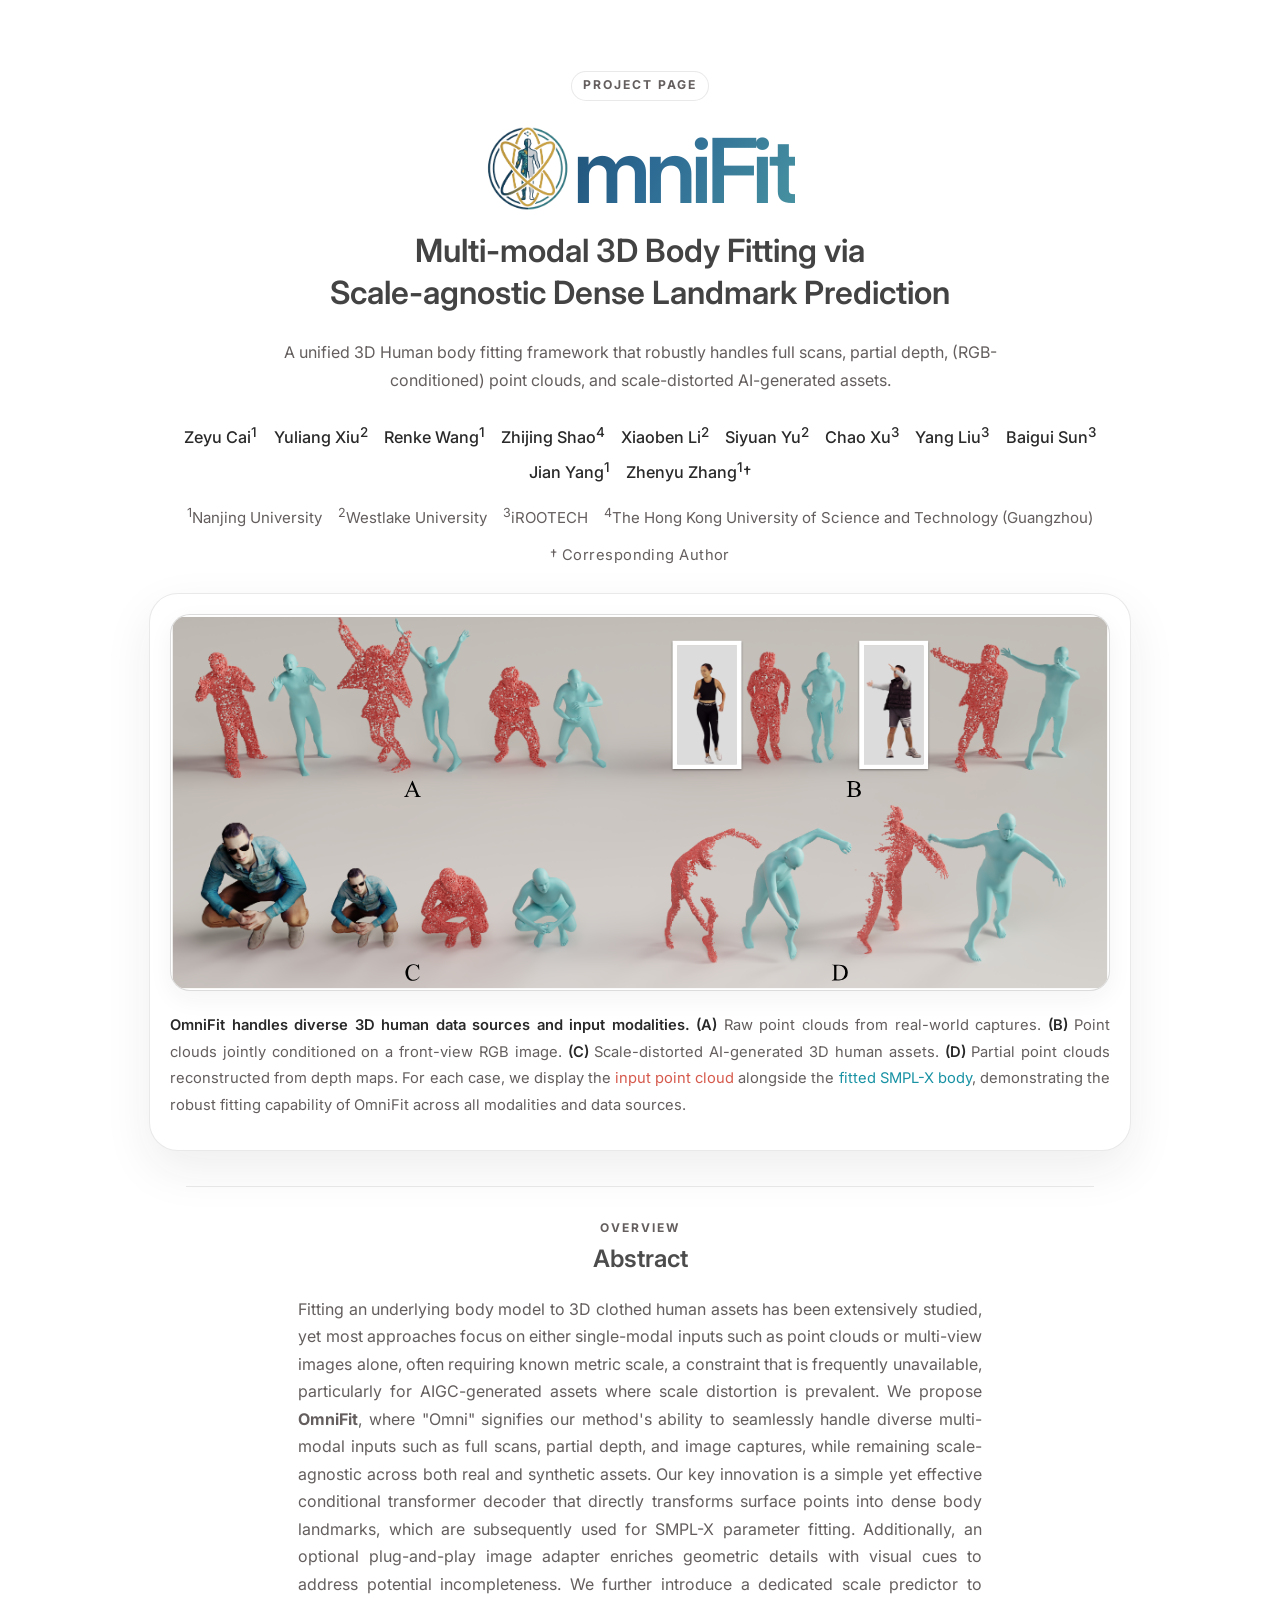
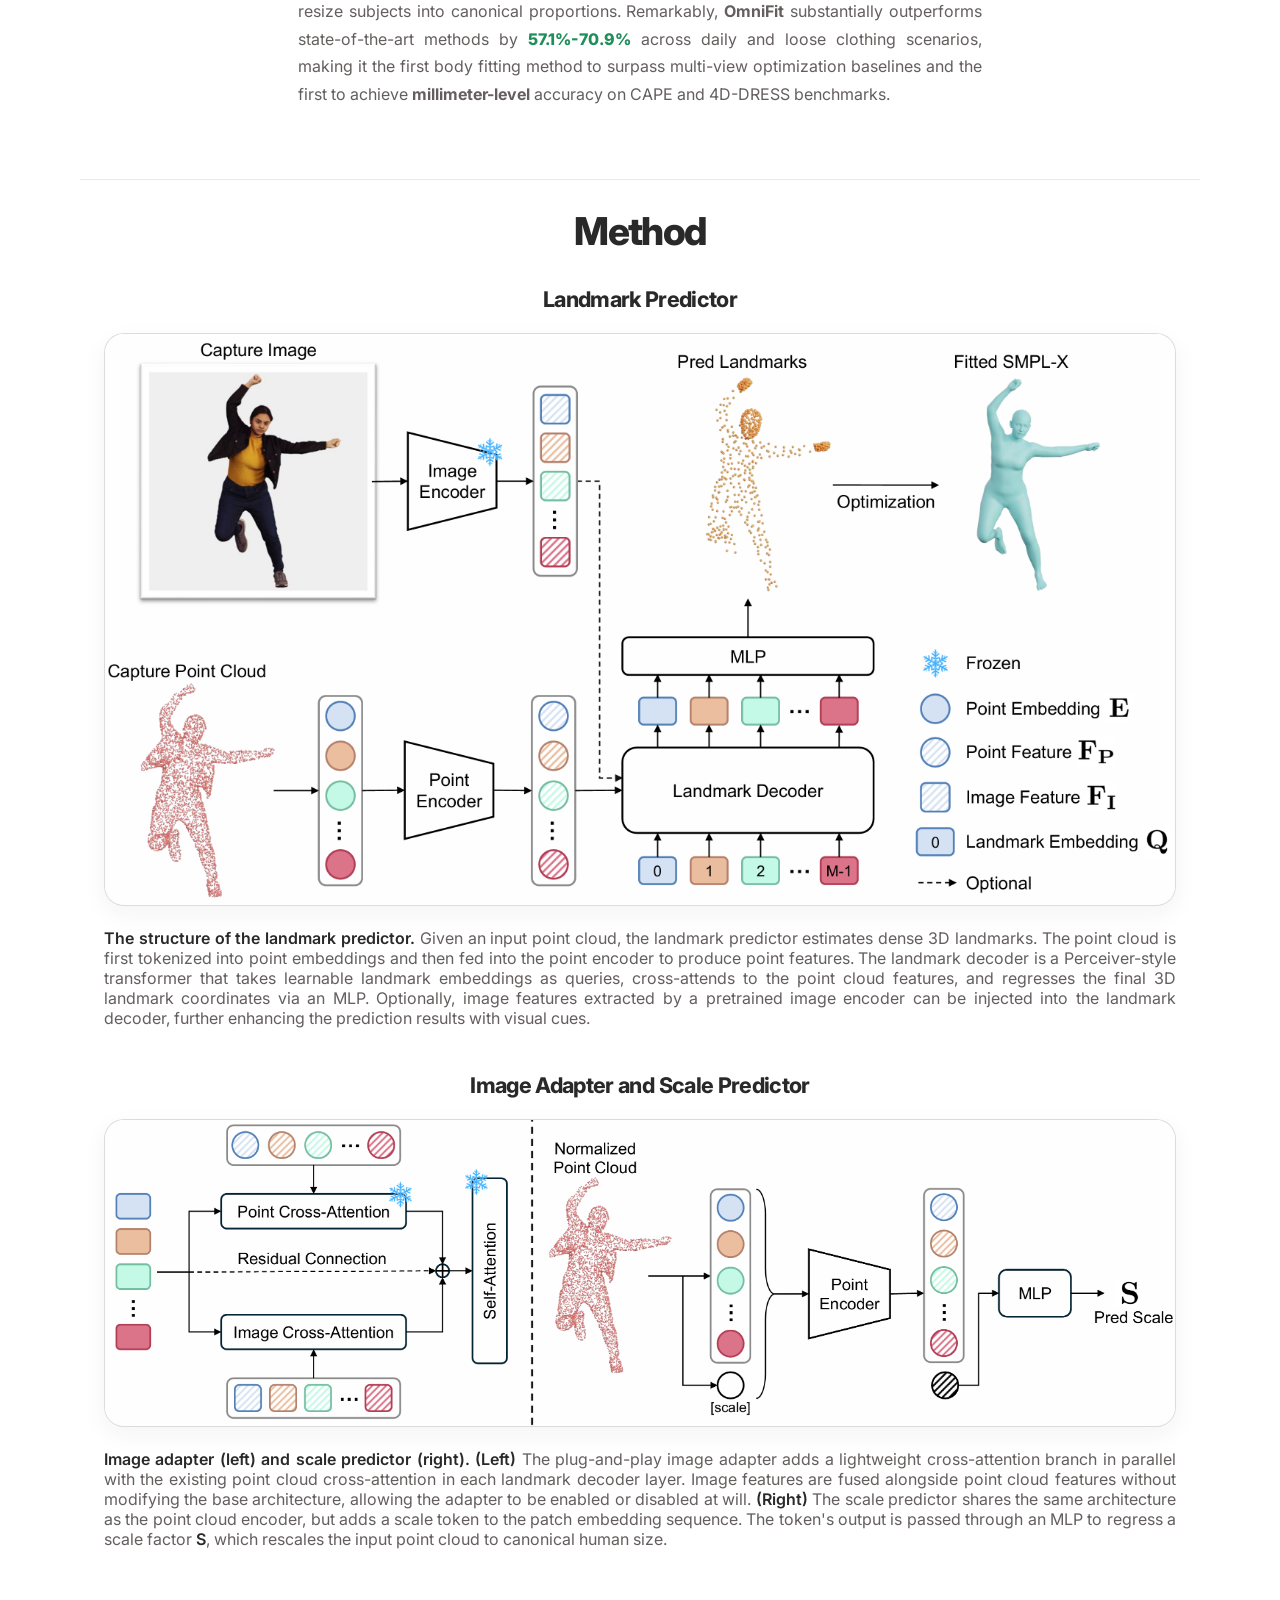
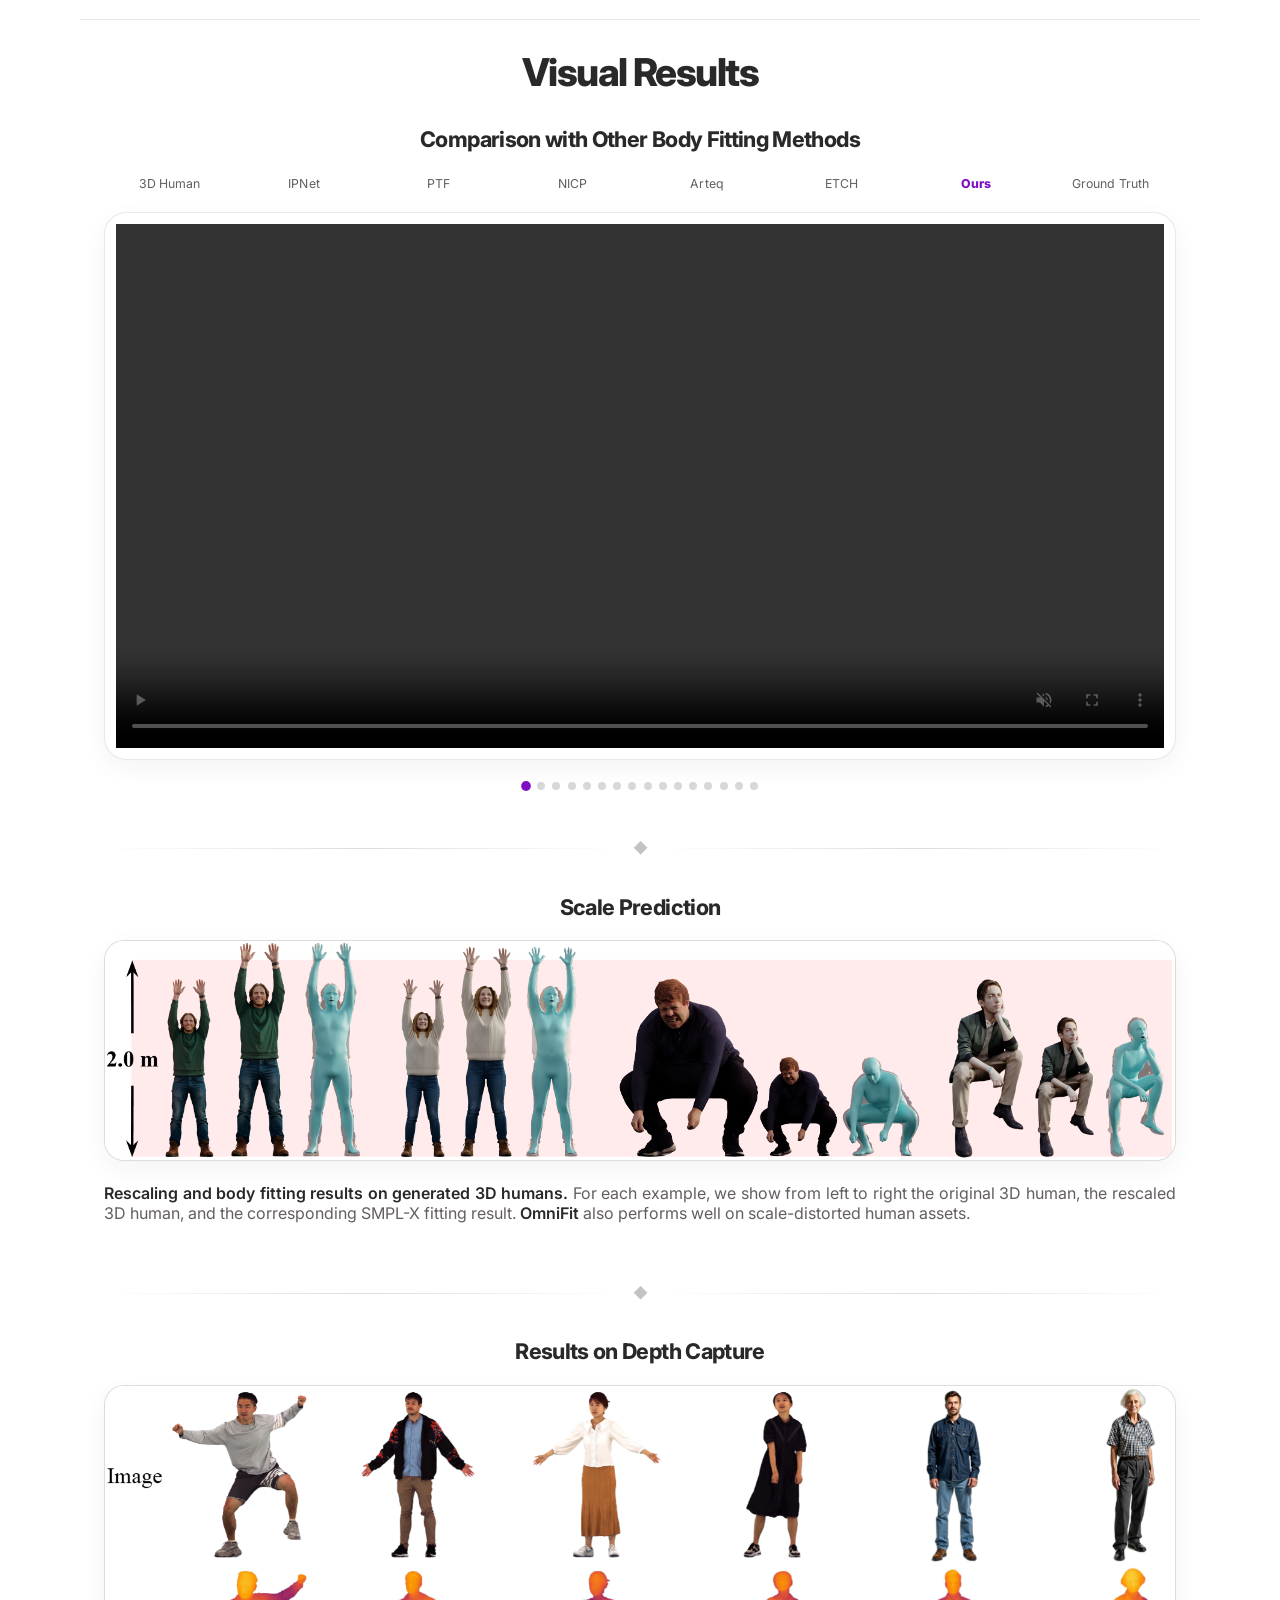
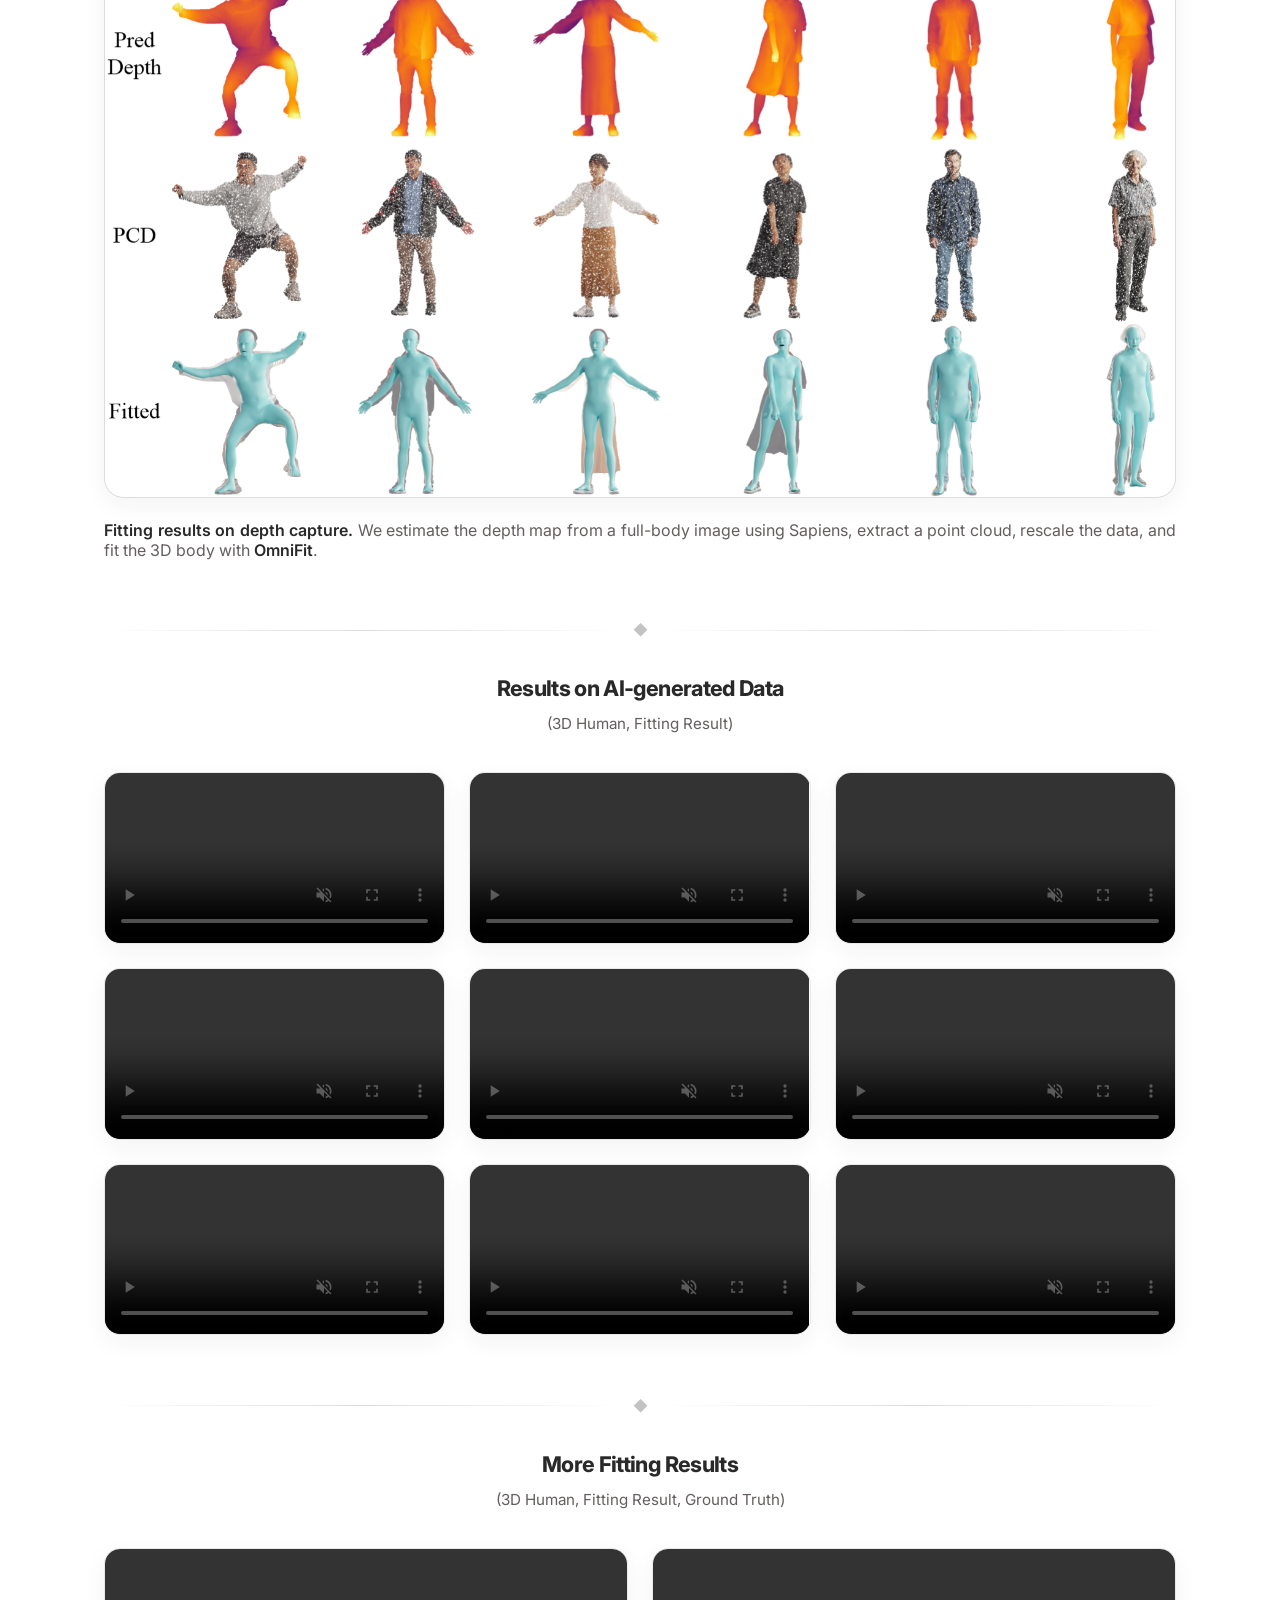
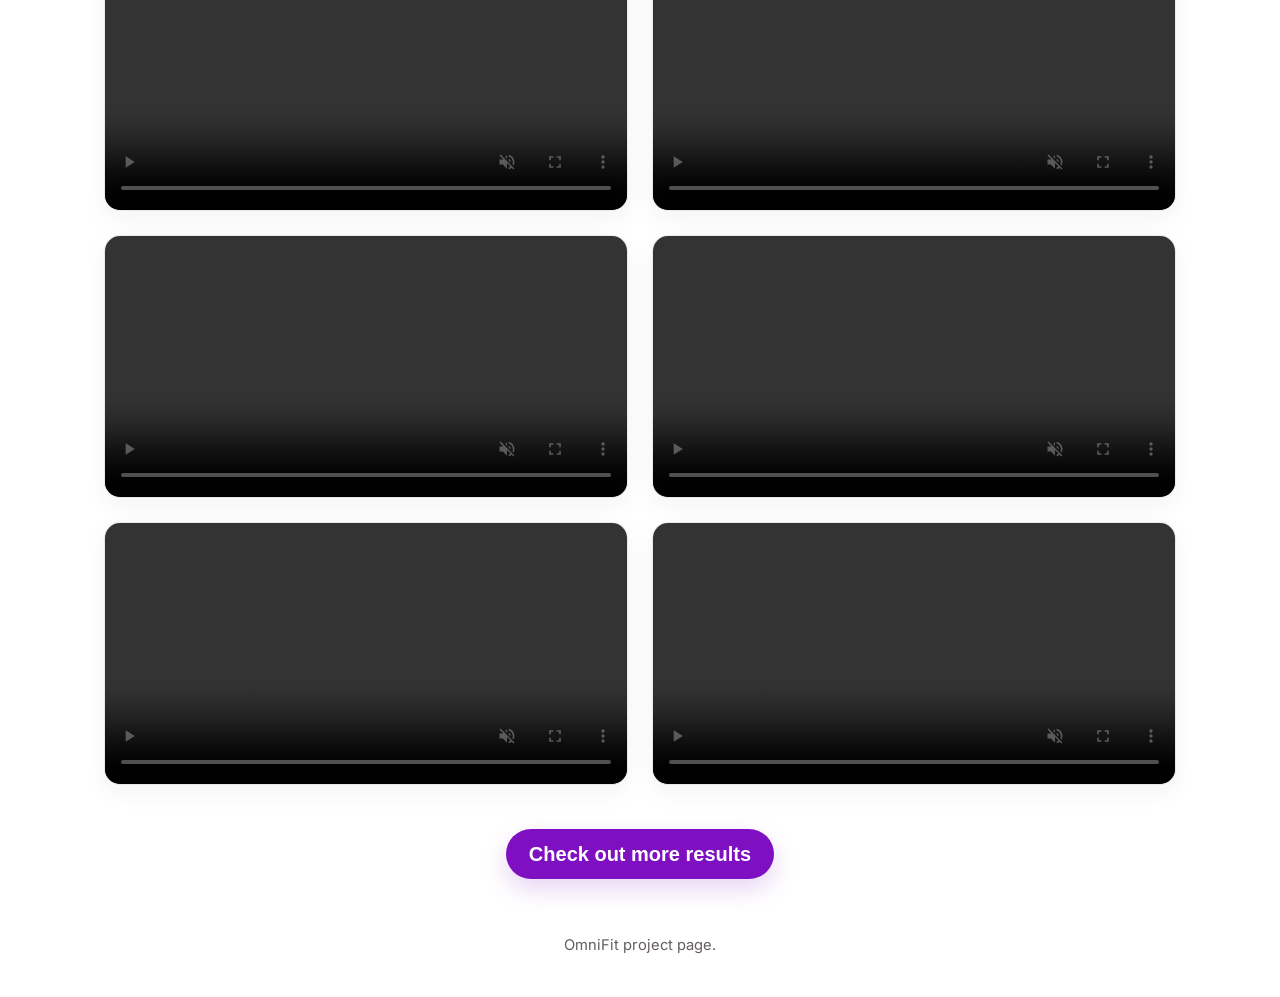
==== OmniFit/index.html @ c9dba4e3 "add omnifit v1" ====
<!DOCTYPE html>
<html lang="en">

<head>
  <meta charset="utf-8">
  <meta name="viewport" content="width=device-width, initial-scale=1">
  <meta
    name="description"
    content="OmniFit is a multi-modal 3D body fitting framework for scale-agnostic dense landmark prediction across diverse human data sources."
  >
  <title>OmniFit | Multi-modal 3D Body Fitting</title>
  <link rel="icon" type="image/x-icon" href="static/images/favicon.ico">
  <link rel="preconnect" href="https://fonts.googleapis.com">
  <link rel="preconnect" href="https://fonts.gstatic.com" crossorigin>
  <link
    href="https://fonts.googleapis.com/css2?family=Inter:wght@400;500;600;700;800&display=swap"
    rel="stylesheet"
  >
  <link rel="stylesheet" href="static/css/google_fonts.css">
  <link rel="stylesheet" href="static/css/bulma.min.css">
  <link rel="stylesheet" href="static/css/bulma-carousel.min.css">
  <link rel="stylesheet" href="static/css/bulma-slider.min.css">
  <link rel="stylesheet" href="static/css/fontawesome.all.min.css">
  <link rel="stylesheet" href="static/css/index.css">
  <script defer src="static/js/fontawesome.all.min.js"></script>
  <script src="static/js/bulma-carousel.min.js"></script>
  <script src="static/js/bulma-slider.min.js"></script>
  <script src="static/js/index.js"></script>
</head>

<body>
  <section class="hero hero-landing">
    <div class="hero-body">
      <div class="container is-max-desktop">
        <div class="columns is-centered">
          <div class="column has-text-centered">
            <p class="hero-kicker">Project Page</p>
            <h1 class="title is-2 publication-title hero-title">
              <span class="hero-brand">
                <span class="hero-brand-o-wrap">
                  <img class="hero-brand-o-image" src="static/images/OmniFit-Logo.png" alt="O logo">
                </span>mniFit
              </span><br>
              <span class="hero-subtitle">Multi-modal 3D Body Fitting via<br>Scale-agnostic Dense Landmark Prediction</span>
            </h1>
            <p class="hero-summary">
              A unified 3D Human body fitting framework that robustly handles full scans, partial depth, (RGB-conditioned) point clouds,
              and scale-distorted AI-generated assets.
            </p>

            <div class="publication-authors hero-authors">
              <span class="author-block"><a href="https://zcai0612.github.io/">Zeyu Cai<sup>1</sup></a></span>
              <span class="author-block"><a href="https://xiuyuliang.cn/">Yuliang Xiu<sup>2</sup></a></span>
              <span class="author-block"><a href="https://scholar.google.com/citations?user=BZG8NcEAAAAJ&amp;hl=en">Renke Wang<sup>1</sup></a></span>
              <span class="author-block"><a href="https://initialneil.github.io/">Zhijing Shao<sup>4</sup></a></span>
              <span class="author-block"><a href="https://xiaobenli00.github.io/publications/">Xiaoben Li<sup>2</sup></a></span>
              <span class="author-block"><a href="https://ysysimon.com/">Siyuan Yu<sup>2</sup></a></span>
              <span class="author-block"><a href="https://scholar.google.cz/citations?user=zlq2S_0AAAAJ&amp;hl=zh-CN&amp;oi=sra">Chao Xu<sup>3</sup></a></span>
              <span class="author-block"><a href="https://scholar.google.cz/citations?user=t1emSE0AAAAJ&amp;hl=zh-CN&amp;oi=sra">Yang Liu<sup>3</sup></a></span>
              <span class="author-block"><a href="https://scholar.google.cz/citations?user=ZNhTHywAAAAJ&amp;hl=zh-CN">Baigui Sun<sup>3</sup></a></span>
              <span class="author-block"><a href="https://scholar.google.cz/citations?hl=zh-CN&amp;user=6CIDtZQAAAAJ">Jian Yang<sup>1</sup></a></span>
              <span class="author-block"><a href="https://jessezhang92.github.io/">Zhenyu Zhang<sup>1</sup>&dagger;</a></span>
            </div>

            <div class="affiliation-list">
              <span><sup>1</sup>Nanjing University</span>
              <span><sup>2</sup>Westlake University</span>
              <span><sup>3</sup>iROOTECH</span>
              <span><sup>4</sup>The Hong Kong University of Science and Technology (Guangzhou)</span>
            </div>

            <p class="correspondence-line">&dagger; Corresponding Author</p>
          </div>
        </div>
      </div>
    </div>
  </section>

  <section class="hero teaser">
    <div class="container is-max-desktop">
      <div class="hero-body section-frame">
        <div class="figure-card">
          <img src="static/images/OmniFit_teaser_wide.svg" alt="Project teaser image" width="100%">
        </div>

        <h2 class="subtitle has-text-justified is-6">
          <p>
            <strong>OmniFit handles diverse 3D human data sources and input modalities.</strong>
            <strong>(A)</strong> Raw point clouds from real-world captures.
            <strong>(B)</strong> Point clouds jointly conditioned on a front-view RGB image.
            <strong>(C)</strong> Scale-distorted AI-generated 3D human assets.
            <strong>(D)</strong> Partial point clouds reconstructed from depth maps.
            For each case, we display the <span class="input-highlight">input point cloud</span> alongside the
            <span class="fit-highlight">fitted SMPL-X body</span>, demonstrating the robust fitting capability of
            OmniFit across all modalities and data sources.
          </p>
        </h2>
      </div>
    </div>
  </section>

  <section class="section hero is-light section-surface" id="abstract-section">
    <div class="container is-max-desktop">
      <div class="columns is-centered has-text-centered">
        <div class="column is-four-fifths">
          <div class="content-card">
            <p class="section-label">Overview</p>
            <h2 class="title is-4">Abstract</h2>
            <div class="content has-text-justified">
              <p>
                Fitting an underlying body model to 3D clothed human assets has been extensively studied, yet most
                approaches focus on either single-modal inputs such as point clouds or multi-view images alone, often
                requiring known metric scale, a constraint that is frequently unavailable, particularly for AIGC-generated
                assets where scale distortion is prevalent. We propose <strong>OmniFit</strong>, where "Omni" signifies our
                method's ability to seamlessly handle diverse multi-modal inputs such as full scans, partial depth, and image
                captures, while remaining scale-agnostic across both real and synthetic assets. Our key innovation is a simple
                yet effective conditional transformer decoder that directly transforms surface points into dense body landmarks,
                which are subsequently used for SMPL-X parameter fitting. Additionally, an optional plug-and-play image adapter
                enriches geometric details with visual cues to address potential incompleteness. We further introduce a dedicated
                scale predictor to resize subjects into canonical proportions. Remarkably, <strong>OmniFit</strong> substantially
                outperforms state-of-the-art methods by <span class="result-highlight">57.1%-70.9%</span> across daily and loose
                clothing scenarios, making it the first body fitting method to surpass multi-view optimization baselines and the
                first to achieve <strong>millimeter-level</strong> accuracy on CAPE and 4D-DRESS benchmarks.
              </p>
            </div>
          </div>
        </div>
      </div>
    </div>
  </section>

  <section class="section section-surface">
    <div class="container is-max-desktop">
      <h2 class="title is-3 has-text-centered">Method</h2>

      <h3 class="title is-4 has-text-centered section-subtitle">Landmark Predictor</h3>
      <div class="columns is-centered">
        <div class="column">
          <div class="figure-card">
            <img src="static/images/landmark_predictor.png" alt="Landmark predictor" width="100%">
          </div>

          <h3 class="subtitle has-text-justified is-6">
            <p>
              <strong>The structure of the landmark predictor.</strong> Given an input point cloud, the landmark predictor
              estimates dense 3D landmarks. The point cloud is first tokenized into point embeddings and then fed into the
              point encoder to produce point features. The landmark decoder is a Perceiver-style transformer that takes
              learnable landmark embeddings as queries, cross-attends to the point cloud features, and regresses the final
              3D landmark coordinates via an MLP. Optionally, image features extracted by a pretrained image encoder can be
              injected into the landmark decoder, further enhancing the prediction results with visual cues.
            </p>
          </h3>
        </div>
      </div>

      <h3 class="title is-4 has-text-centered section-subtitle">Image Adapter and Scale Predictor</h3>
      <div class="columns is-centered">
        <div class="column">
          <div class="figure-card">
            <img src="static/images/adapter_scale.png" alt="Image adapter and scale predictor" width="100%">
          </div>

          <h3 class="subtitle has-text-justified is-6">
            <p>
              <strong>Image adapter (left) and scale predictor (right).</strong>
              <strong>(Left)</strong> The plug-and-play image adapter adds a lightweight cross-attention branch in parallel
              with the existing point cloud cross-attention in each landmark decoder layer. Image features are fused alongside
              point cloud features without modifying the base architecture, allowing the adapter to be enabled or disabled at
              will. <strong>(Right)</strong> The scale predictor shares the same architecture as the point cloud encoder, but
              adds a scale token to the patch embedding sequence. The token's output is passed through an MLP to regress a scale
              factor <strong>S</strong>, which rescales the input point cloud to canonical human size.
            </p>
          </h3>
        </div>
      </div>
    </div>
  </section>

  <section class="section section-surface" id="results-section">
    <div class="container is-max-desktop">
      <h2 class="title is-3 has-text-centered">Visual Results</h2>

      <h3 class="title is-4 has-text-centered section-subtitle">Comparison with Other Body Fitting Methods</h3>
      <div class="comparison-labels">
        <div>3D Human</div>
        <div>IPNet</div>
        <div>PTF</div>
        <div>NICP</div>
        <div>Arteq</div>
        <div>ETCH</div>
        <div class="comparison-ours">Ours</div>
        <div>Ground Truth</div>
      </div>

      <div id="comparison-carousel" class="vc-wrapper">
        <button class="vc-arrow prev" onclick="changeSlide('comparison-carousel', -1)"><i class="fas fa-chevron-left"></i></button>
        <div class="video-slides">
          <div class="video-slide"><video autoplay muted loop playsinline controls width="100%"><source src="static/videos/comparison/01.mp4" type="video/mp4"></video></div>
          <div class="video-slide" style="display:none;"><video muted loop playsinline controls width="100%"><source src="static/videos/comparison/02.mp4" type="video/mp4"></video></div>
          <div class="video-slide" style="display:none;"><video muted loop playsinline controls width="100%"><source src="static/videos/comparison/03.mp4" type="video/mp4"></video></div>
          <div class="video-slide" style="display:none;"><video muted loop playsinline controls width="100%"><source src="static/videos/comparison/04.mp4" type="video/mp4"></video></div>
          <div class="video-slide" style="display:none;"><video muted loop playsinline controls width="100%"><source src="static/videos/comparison/05.mp4" type="video/mp4"></video></div>
          <div class="video-slide" style="display:none;"><video muted loop playsinline controls width="100%"><source src="static/videos/comparison/06.mp4" type="video/mp4"></video></div>
          <div class="video-slide" style="display:none;"><video muted loop playsinline controls width="100%"><source src="static/videos/comparison/07.mp4" type="video/mp4"></video></div>
          <div class="video-slide" style="display:none;"><video muted loop playsinline controls width="100%"><source src="static/videos/comparison/08.mp4" type="video/mp4"></video></div>
          <div class="video-slide" style="display:none;"><video muted loop playsinline controls width="100%"><source src="static/videos/comparison/09.mp4" type="video/mp4"></video></div>
          <div class="video-slide" style="display:none;"><video muted loop playsinline controls width="100%"><source src="static/videos/comparison/10.mp4" type="video/mp4"></video></div>
          <div class="video-slide" style="display:none;"><video muted loop playsinline controls width="100%"><source src="static/videos/comparison/11.mp4" type="video/mp4"></video></div>
          <div class="video-slide" style="display:none;"><video muted loop playsinline controls width="100%"><source src="static/videos/comparison/12.mp4" type="video/mp4"></video></div>
          <div class="video-slide" style="display:none;"><video muted loop playsinline controls width="100%"><source src="static/videos/comparison/13.mp4" type="video/mp4"></video></div>
          <div class="video-slide" style="display:none;"><video muted loop playsinline controls width="100%"><source src="static/videos/comparison/14.mp4" type="video/mp4"></video></div>
          <div class="video-slide" style="display:none;"><video muted loop playsinline controls width="100%"><source src="static/videos/comparison/15.mp4" type="video/mp4"></video></div>
          <div class="video-slide" style="display:none;"><video muted loop playsinline controls width="100%"><source src="static/videos/comparison/16.mp4" type="video/mp4"></video></div>
        </div>
        <button class="vc-arrow next" onclick="changeSlide('comparison-carousel', 1)"><i class="fas fa-chevron-right"></i></button>
      </div>
      <div id="comparison-carousel-dots" class="vc-dots">
        <button class="vc-dot active" onclick="goToSlide('comparison-carousel', 0)"></button>
        <button class="vc-dot" onclick="goToSlide('comparison-carousel', 1)"></button>
        <button class="vc-dot" onclick="goToSlide('comparison-carousel', 2)"></button>
        <button class="vc-dot" onclick="goToSlide('comparison-carousel', 3)"></button>
        <button class="vc-dot" onclick="goToSlide('comparison-carousel', 4)"></button>
        <button class="vc-dot" onclick="goToSlide('comparison-carousel', 5)"></button>
        <button class="vc-dot" onclick="goToSlide('comparison-carousel', 6)"></button>
        <button class="vc-dot" onclick="goToSlide('comparison-carousel', 7)"></button>
        <button class="vc-dot" onclick="goToSlide('comparison-carousel', 8)"></button>
        <button class="vc-dot" onclick="goToSlide('comparison-carousel', 9)"></button>
        <button class="vc-dot" onclick="goToSlide('comparison-carousel', 10)"></button>
        <button class="vc-dot" onclick="goToSlide('comparison-carousel', 11)"></button>
        <button class="vc-dot" onclick="goToSlide('comparison-carousel', 12)"></button>
        <button class="vc-dot" onclick="goToSlide('comparison-carousel', 13)"></button>
        <button class="vc-dot" onclick="goToSlide('comparison-carousel', 14)"></button>
        <button class="vc-dot" onclick="goToSlide('comparison-carousel', 15)"></button>
      </div>

      <div class="section-divider">
        <div class="section-divider-line"></div>
        <span class="section-divider-icon">&#9670;</span>
        <div class="section-divider-line"></div>
      </div>

      <h3 class="title is-4 has-text-centered section-subtitle">Scale Prediction</h3>
      <div class="columns is-centered">
        <div class="column">
          <div class="figure-card">
            <img src="static/images/scale_pred_res.png" alt="Scale prediction results" width="100%">
          </div>

          <h3 class="subtitle has-text-justified is-6">
            <p>
              <strong>Rescaling and body fitting results on generated 3D humans.</strong>
              For each example, we show from left to right the original 3D human, the rescaled 3D human, and the
              corresponding SMPL-X fitting result. <strong>OmniFit</strong> also performs well on scale-distorted human assets.
            </p>
          </h3>
        </div>
      </div>

      <div class="section-divider">
        <div class="section-divider-line"></div>
        <span class="section-divider-icon">&#9670;</span>
        <div class="section-divider-line"></div>
      </div>

      <h3 class="title is-4 has-text-centered section-subtitle">Results on Depth Capture</h3>
      <div class="columns is-centered">
        <div class="column">
          <div class="figure-card">
            <img src="static/images/depth_capture.png" alt="Results on depth capture" width="100%">
          </div>

          <h3 class="subtitle has-text-justified is-6">
            <p>
              <strong>Fitting results on depth capture.</strong>
              We estimate the depth map from a full-body image using Sapiens, extract a point cloud, rescale the data,
              and fit the 3D body with <strong>OmniFit</strong>.
            </p>
          </h3>
        </div>
      </div>

      <div class="section-divider">
        <div class="section-divider-line"></div>
        <span class="section-divider-icon">&#9670;</span>
        <div class="section-divider-line"></div>
      </div>

      <h3 class="title is-4 has-text-centered section-subtitle">Results on AI-generated Data</h3>
      <h4 class="subtitle has-text-centered is-6">
        <p>(3D Human, Fitting Result)</p>
      </h4>

      <div class="columns is-multiline">
        <div class="column is-one-third"><video autoplay controls muted loop preload="metadata" width="100%"><source src="static/videos/aigc/02.mp4" type="video/mp4"></video></div>
        <div class="column is-one-third"><video autoplay controls muted loop preload="metadata" width="100%"><source src="static/videos/aigc/04.mp4" type="video/mp4"></video></div>
        <div class="column is-one-third"><video autoplay controls muted loop preload="metadata" width="100%"><source src="static/videos/aigc/05.mp4" type="video/mp4"></video></div>
        <div class="column is-one-third"><video autoplay controls muted loop preload="metadata" width="100%"><source src="static/videos/aigc/06.mp4" type="video/mp4"></video></div>
        <div class="column is-one-third"><video autoplay controls muted loop preload="metadata" width="100%"><source src="static/videos/aigc/07.mp4" type="video/mp4"></video></div>
        <div class="column is-one-third"><video autoplay controls muted loop preload="metadata" width="100%"><source src="static/videos/aigc/08.mp4" type="video/mp4"></video></div>
        <div class="column is-one-third"><video autoplay controls muted loop preload="metadata" width="100%"><source src="static/videos/aigc/09.mp4" type="video/mp4"></video></div>
        <div class="column is-one-third"><video autoplay controls muted loop preload="metadata" width="100%"><source src="static/videos/aigc/10.mp4" type="video/mp4"></video></div>
        <div class="column is-one-third"><video autoplay controls muted loop preload="metadata" width="100%"><source src="static/videos/aigc/11.mp4" type="video/mp4"></video></div>
      </div>

      <div class="section-divider">
        <div class="section-divider-line"></div>
        <span class="section-divider-icon">&#9670;</span>
        <div class="section-divider-line"></div>
      </div>

      <h3 class="title is-4 has-text-centered section-subtitle">More Fitting Results</h3>
      <h4 class="subtitle has-text-centered is-6">
        <p>(3D Human, Fitting Result, Ground Truth)</p>
      </h4>

      <div class="columns is-multiline">
        <div class="column is-half"><video autoplay controls muted loop preload="metadata" width="100%"><source src="static/videos/more_results/01.mp4" type="video/mp4"></video></div>
        <div class="column is-half"><video autoplay controls muted loop preload="metadata" width="100%"><source src="static/videos/more_results/02.mp4" type="video/mp4"></video></div>
        <div class="column is-half"><video autoplay controls muted loop preload="metadata" width="100%"><source src="static/videos/more_results/03.mp4" type="video/mp4"></video></div>
        <div class="column is-half"><video autoplay controls muted loop preload="metadata" width="100%"><source src="static/videos/more_results/04.mp4" type="video/mp4"></video></div>
        <div class="column is-half"><video autoplay controls muted loop preload="metadata" width="100%"><source src="static/videos/more_results/05.mp4" type="video/mp4"></video></div>
        <div class="column is-half"><video autoplay controls muted loop preload="metadata" width="100%"><source src="static/videos/more_results/06.mp4" type="video/mp4"></video></div>
      </div>

      <div class="has-text-centered mt-5">
        <button class="button is-primary is-medium section-button" onclick="toggleMoreVideos2()">Check out more results</button>
      </div>

      <div id="more-videos-2" class="columns is-multiline mt-4" style="display: none;">
        <div class="column is-half"><video autoplay controls muted loop preload="metadata" width="100%"><source src="static/videos/more_results/07.mp4" type="video/mp4"></video></div>
        <div class="column is-half"><video autoplay controls muted loop preload="metadata" width="100%"><source src="static/videos/more_results/08.mp4" type="video/mp4"></video></div>
        <div class="column is-half"><video autoplay controls muted loop preload="metadata" width="100%"><source src="static/videos/more_results/09.mp4" type="video/mp4"></video></div>
        <div class="column is-half"><video autoplay controls muted loop preload="metadata" width="100%"><source src="static/videos/more_results/10.mp4" type="video/mp4"></video></div>
        <div class="column is-half"><video autoplay controls muted loop preload="metadata" width="100%"><source src="static/videos/more_results/11.mp4" type="video/mp4"></video></div>
        <div class="column is-half"><video autoplay controls muted loop preload="metadata" width="100%"><source src="static/videos/more_results/12.mp4" type="video/mp4"></video></div>
        <div class="column is-half"><video autoplay controls muted loop preload="metadata" width="100%"><source src="static/videos/more_results/13.mp4" type="video/mp4"></video></div>
        <div class="column is-half"><video autoplay controls muted loop preload="metadata" width="100%"><source src="static/videos/more_results/14.mp4" type="video/mp4"></video></div>
        <div class="column is-half"><video autoplay controls muted loop preload="metadata" width="100%"><source src="static/videos/more_results/15.mp4" type="video/mp4"></video></div>
        <div class="column is-half"><video autoplay controls muted loop preload="metadata" width="100%"><source src="static/videos/more_results/16.mp4" type="video/mp4"></video></div>
        <div class="column is-half"><video autoplay controls muted loop preload="metadata" width="100%"><source src="static/videos/more_results/17.mp4" type="video/mp4"></video></div>
        <div class="column is-half"><video autoplay controls muted loop preload="metadata" width="100%"><source src="static/videos/more_results/18.mp4" type="video/mp4"></video></div>
        <div class="column is-half"><video autoplay controls muted loop preload="metadata" width="100%"><source src="static/videos/more_results/19.mp4" type="video/mp4"></video></div>
        <div class="column is-half"><video autoplay controls muted loop preload="metadata" width="100%"><source src="static/videos/more_results/20.mp4" type="video/mp4"></video></div>
        <div class="column is-half"><video autoplay controls muted loop preload="metadata" width="100%"><source src="static/videos/more_results/21.mp4" type="video/mp4"></video></div>
        <div class="column is-half"><video autoplay controls muted loop preload="metadata" width="100%"><source src="static/videos/more_results/22.mp4" type="video/mp4"></video></div>
        <div class="column is-half"><video autoplay controls muted loop preload="metadata" width="100%"><source src="static/videos/more_results/23.mp4" type="video/mp4"></video></div>
        <div class="column is-half"><video autoplay controls muted loop preload="metadata" width="100%"><source src="static/videos/more_results/24.mp4" type="video/mp4"></video></div>
      </div>
    </div>
  </section>

  <footer class="footer">
    <div class="container">
      <div class="columns is-centered">
        <div class="column is-8">
          <div class="content has-text-centered">
            <p class="footer-note">OmniFit project page.</p>
          </div>
        </div>
      </div>
    </div>
  </footer>

  <script>
    var carouselStates = {};

    function goToSlide(carouselId, index) {
      var carousel = document.getElementById(carouselId);
      var slides = carousel.querySelectorAll('.video-slide');
      var total = slides.length;
      if (!carouselStates[carouselId]) carouselStates[carouselId] = 0;
      var current = carouselStates[carouselId];
      if (current === index) return;

      var currentVideo = slides[current].querySelector('video');
      if (currentVideo) currentVideo.pause();
      slides[current].style.display = 'none';

      current = (index + total) % total;
      carouselStates[carouselId] = current;
      slides[current].style.display = '';
      var newVideo = slides[current].querySelector('video');
      if (newVideo) newVideo.play();

      var dotsContainer = document.getElementById(carouselId + '-dots');
      if (dotsContainer) {
        dotsContainer.querySelectorAll('.vc-dot').forEach(function(d, i) {
          d.classList.toggle('active', i === current);
        });
      }
    }

    function changeSlide(carouselId, direction) {
      if (!carouselStates[carouselId]) carouselStates[carouselId] = 0;
      var carousel = document.getElementById(carouselId);
      var total = carousel.querySelectorAll('.video-slide').length;
      goToSlide(carouselId, carouselStates[carouselId] + direction);
    }

    function toggleMoreVideos2() {
      var moreVideos = document.getElementById("more-videos-2");
      var btn = event.target;

      if (moreVideos.style.display === "none") {
        moreVideos.style.display = "flex";
        btn.textContent = "Hide more results";
      } else {
        moreVideos.style.display = "none";
        btn.textContent = "Check out more results";
      }
    }
  </script>
</body>

</html>
---- OmniFit/static/css/google_fonts.css ----
/*
 * See: https://fonts.google.com/license/googlerestricted
 */
/* latin-ext */
@font-face {
  font-family: 'Castoro';
  font-style: normal;
  font-weight: 400;
  src: url(https://fonts.gstatic.com/s/castoro/v20/1q2GY5yMCld3-O4cLYFOzdYe.woff2) format('woff2');
  unicode-range: U+0100-02BA, U+02BD-02C5, U+02C7-02CC, U+02CE-02D7, U+02DD-02FF, U+0304, U+0308, U+0329, U+1D00-1DBF, U+1E00-1E9F, U+1EF2-1EFF, U+2020, U+20A0-20AB, U+20AD-20C0, U+2113, U+2C60-2C7F, U+A720-A7FF;
}
/* latin */
@font-face {
  font-family: 'Castoro';
  font-style: normal;
  font-weight: 400;
  src: url(https://fonts.gstatic.com/s/castoro/v20/1q2GY5yMCld3-O4cLY9OzQ.woff2) format('woff2');
  unicode-range: U+0000-00FF, U+0131, U+0152-0153, U+02BB-02BC, U+02C6, U+02DA, U+02DC, U+0304, U+0308, U+0329, U+2000-206F, U+20AC, U+2122, U+2191, U+2193, U+2212, U+2215, U+FEFF, U+FFFD;
}
/* armenian */
@font-face {
  font-family: 'Google Sans';
  font-style: normal;
  font-weight: 400;
  src: url(https://fonts.gstatic.com/s/googlesans/v65/4Ua_rENHsxJlGDuGo1OIlJfC6l_24rlCK1Yo_Iqcsih3SAyH6cAwhX9RFD48TE63OOYKtrwEIJl1pynSEg.woff2) format('woff2');
  unicode-range: U+0308, U+0530-058F, U+2010, U+2024, U+25CC, U+FB13-FB17;
}
/* bengali */
@font-face {
  font-family: 'Google Sans';
  font-style: normal;
  font-weight: 400;
  src: url(https://fonts.gstatic.com/s/googlesans/v65/4Ua_rENHsxJlGDuGo1OIlJfC6l_24rlCK1Yo_Iqcsih3SAyH6cAwhX9RFD48TE63OOYKtrwEIJl3pynSEg.woff2) format('woff2');
  unicode-range: U+0951-0952, U+0964-0965, U+0980-09FE, U+1CD0, U+1CD2, U+1CD5-1CD6, U+1CD8, U+1CE1, U+1CEA, U+1CED, U+1CF2, U+1CF5-1CF7, U+200C-200D, U+20B9, U+25CC, U+A8F1;
}
/* canadian-aboriginal */
@font-face {
  font-family: 'Google Sans';
  font-style: normal;
  font-weight: 400;
  src: url(https://fonts.gstatic.com/s/googlesans/v65/4Ua_rENHsxJlGDuGo1OIlJfC6l_24rlCK1Yo_Iqcsih3SAyH6cAwhX9RFD48TE63OOYKtrwEIJlKpynSEg.woff2) format('woff2');
  unicode-range: U+02C7, U+02D8-02D9, U+02DB, U+0307, U+1400-167F, U+18B0-18F5, U+25CC, U+11AB0-11ABF;
}
/* cyrillic-ext */
@font-face {
  font-family: 'Google Sans';
  font-style: normal;
  font-weight: 400;
  src: url(https://fonts.gstatic.com/s/googlesans/v65/4Ua_rENHsxJlGDuGo1OIlJfC6l_24rlCK1Yo_Iqcsih3SAyH6cAwhX9RFD48TE63OOYKtrwEIJlopynSEg.woff2) format('woff2');
  unicode-range: U+0460-052F, U+1C80-1C8A, U+20B4, U+2DE0-2DFF, U+A640-A69F, U+FE2E-FE2F;
}
/* cyrillic */
@font-face {
  font-family: 'Google Sans';
  font-style: normal;
  font-weight: 400;
  src: url(https://fonts.gstatic.com/s/googlesans/v65/4Ua_rENHsxJlGDuGo1OIlJfC6l_24rlCK1Yo_Iqcsih3SAyH6cAwhX9RFD48TE63OOYKtrwEIJlhpynSEg.woff2) format('woff2');
  unicode-range: U+0301, U+0400-045F, U+0490-0491, U+04B0-04B1, U+2116;
}
/* devanagari */
@font-face {
  font-family: 'Google Sans';
  font-style: normal;
  font-weight: 400;
  src: url(https://fonts.gstatic.com/s/googlesans/v65/4Ua_rENHsxJlGDuGo1OIlJfC6l_24rlCK1Yo_Iqcsih3SAyH6cAwhX9RFD48TE63OOYKtrwEIJlkpynSEg.woff2) format('woff2');
  unicode-range: U+0900-097F, U+1CD0-1CF9, U+200C-200D, U+20A8, U+20B9, U+20F0, U+25CC, U+A830-A839, U+A8E0-A8FF, U+11B00-11B09;
}
/* ethiopic */
@font-face {
  font-family: 'Google Sans';
  font-style: normal;
  font-weight: 400;
  src: url(https://fonts.gstatic.com/s/googlesans/v65/4Ua_rENHsxJlGDuGo1OIlJfC6l_24rlCK1Yo_Iqcsih3SAyH6cAwhX9RFD48TE63OOYKtrwEIJl0pynSEg.woff2) format('woff2');
  unicode-range: U+030E, U+1200-1399, U+2D80-2DDE, U+AB01-AB2E, U+1E7E0-1E7E6, U+1E7E8-1E7EB, U+1E7ED-1E7EE, U+1E7F0-1E7FE;
}
/* georgian */
@font-face {
  font-family: 'Google Sans';
  font-style: normal;
  font-weight: 400;
  src: url(https://fonts.gstatic.com/s/googlesans/v65/4Ua_rENHsxJlGDuGo1OIlJfC6l_24rlCK1Yo_Iqcsih3SAyH6cAwhX9RFD48TE63OOYKtrwEIJl6pynSEg.woff2) format('woff2');
  unicode-range: U+0589, U+10A0-10FF, U+1C90-1CBA, U+1CBD-1CBF, U+205A, U+2D00-2D2F, U+2E31;
}
/* greek-ext */
@font-face {
  font-family: 'Google Sans';
  font-style: normal;
  font-weight: 400;
  src: url(https://fonts.gstatic.com/s/googlesans/v65/4Ua_rENHsxJlGDuGo1OIlJfC6l_24rlCK1Yo_Iqcsih3SAyH6cAwhX9RFD48TE63OOYKtrwEIJlppynSEg.woff2) format('woff2');
  unicode-range: U+1F00-1FFF;
}
/* greek */
@font-face {
  font-family: 'Google Sans';
  font-style: normal;
  font-weight: 400;
  src: url(https://fonts.gstatic.com/s/googlesans/v65/4Ua_rENHsxJlGDuGo1OIlJfC6l_24rlCK1Yo_Iqcsih3SAyH6cAwhX9RFD48TE63OOYKtrwEIJlmpynSEg.woff2) format('woff2');
  unicode-range: U+0370-0377, U+037A-037F, U+0384-038A, U+038C, U+038E-03A1, U+03A3-03FF;
}
/* gujarati */
@font-face {
  font-family: 'Google Sans';
  font-style: normal;
  font-weight: 400;
  src: url(https://fonts.gstatic.com/s/googlesans/v65/4Ua_rENHsxJlGDuGo1OIlJfC6l_24rlCK1Yo_Iqcsih3SAyH6cAwhX9RFD48TE63OOYKtrwEIJl-pynSEg.woff2) format('woff2');
  unicode-range: U+0951-0952, U+0964-0965, U+0A80-0AFF, U+200C-200D, U+20B9, U+25CC, U+A830-A839;
}
/* gurmukhi */
@font-face {
  font-family: 'Google Sans';
  font-style: normal;
  font-weight: 400;
  src: url(https://fonts.gstatic.com/s/googlesans/v65/4Ua_rENHsxJlGDuGo1OIlJfC6l_24rlCK1Yo_Iqcsih3SAyH6cAwhX9RFD48TE63OOYKtrwEIJlGpynSEg.woff2) format('woff2');
  unicode-range: U+0951-0952, U+0964-0965, U+0A01-0A76, U+200C-200D, U+20B9, U+25CC, U+262C, U+A830-A839;
}
/* hebrew */
@font-face {
  font-family: 'Google Sans';
  font-style: normal;
  font-weight: 400;
  src: url(https://fonts.gstatic.com/s/googlesans/v65/4Ua_rENHsxJlGDuGo1OIlJfC6l_24rlCK1Yo_Iqcsih3SAyH6cAwhX9RFD48TE63OOYKtrwEIJlnpynSEg.woff2) format('woff2');
  unicode-range: U+0307-0308, U+0590-05FF, U+200C-2010, U+20AA, U+25CC, U+FB1D-FB4F;
}
/* khmer */
@font-face {
  font-family: 'Google Sans';
  font-style: normal;
  font-weight: 400;
  src: url(https://fonts.gstatic.com/s/googlesans/v65/4Ua_rENHsxJlGDuGo1OIlJfC6l_24rlCK1Yo_Iqcsih3SAyH6cAwhX9RFD48TE63OOYKtrwEIJlupynSEg.woff2) format('woff2');
  unicode-range: U+1780-17FF, U+19E0-19FF, U+200C-200D, U+25CC;
}
/* lao */
@font-face {
  font-family: 'Google Sans';
  font-style: normal;
  font-weight: 400;
  src: url(https://fonts.gstatic.com/s/googlesans/v65/4Ua_rENHsxJlGDuGo1OIlJfC6l_24rlCK1Yo_Iqcsih3SAyH6cAwhX9RFD48TE63OOYKtrwEIJlspynSEg.woff2) format('woff2');
  unicode-range: U+0E81-0EDF, U+200C-200D, U+25CC;
}
/* malayalam */
@font-face {
  font-family: 'Google Sans';
  font-style: normal;
  font-weight: 400;
  src: url(https://fonts.gstatic.com/s/googlesans/v65/4Ua_rENHsxJlGDuGo1OIlJfC6l_24rlCK1Yo_Iqcsih3SAyH6cAwhX9RFD48TE63OOYKtrwEIJl9pynSEg.woff2) format('woff2');
  unicode-range: U+0307, U+0323, U+0951-0952, U+0964-0965, U+0D00-0D7F, U+1CDA, U+1CF2, U+200C-200D, U+20B9, U+25CC, U+A830-A832;
}
/* oriya */
@font-face {
  font-family: 'Google Sans';
  font-style: normal;
  font-weight: 400;
  src: url(https://fonts.gstatic.com/s/googlesans/v65/4Ua_rENHsxJlGDuGo1OIlJfC6l_24rlCK1Yo_Iqcsih3SAyH6cAwhX9RFD48TE63OOYKtrwEIJl8pynSEg.woff2) format('woff2');
  unicode-range: U+0951-0952, U+0964-0965, U+0B01-0B77, U+1CDA, U+1CF2, U+200C-200D, U+20B9, U+25CC;
}
/* sinhala */
@font-face {
  font-family: 'Google Sans';
  font-style: normal;
  font-weight: 400;
  src: url(https://fonts.gstatic.com/s/googlesans/v65/4Ua_rENHsxJlGDuGo1OIlJfC6l_24rlCK1Yo_Iqcsih3SAyH6cAwhX9RFD48TE63OOYKtrwEIJl4pynSEg.woff2) format('woff2');
  unicode-range: U+0964-0965, U+0D81-0DF4, U+1CF2, U+200C-200D, U+25CC, U+111E1-111F4;
}
/* symbols */
@font-face {
  font-family: 'Google Sans';
  font-style: normal;
  font-weight: 400;
  src: url(https://fonts.gstatic.com/s/googlesans/v65/4Ua_rENHsxJlGDuGo1OIlJfC6l_24rlCK1Yo_Iqcsih3SAyH6cAwhX9RFD48TE63OOYKtrwEIJkLpynSEg.woff2) format('woff2');
  unicode-range: U+0001-000C, U+000E-001F, U+007F-009F, U+20DD-20E0, U+20E2-20E4, U+2150-218F, U+2190, U+2192, U+2194-2199, U+21AF, U+21E6-21F0, U+21F3, U+2218-2219, U+2299, U+22C4-22C6, U+2300-243F, U+2440-244A, U+2460-24FF, U+25A0-27BF, U+2800-28FF, U+2921-2922, U+2981, U+29BF, U+29EB, U+2B00-2BFF, U+4DC0-4DFF, U+FFF9-FFFB, U+10140-1018E, U+10190-1019C, U+101A0, U+101D0-101FD, U+102E0-102FB, U+10E60-10E7E, U+1D2C0-1D2D3, U+1D2E0-1D37F, U+1F000-1F0FF, U+1F100-1F1AD, U+1F1E6-1F1FF, U+1F30D-1F30F, U+1F315, U+1F31C, U+1F31E, U+1F320-1F32C, U+1F336, U+1F378, U+1F37D, U+1F382, U+1F393-1F39F, U+1F3A7-1F3A8, U+1F3AC-1F3AF, U+1F3C2, U+1F3C4-1F3C6, U+1F3CA-1F3CE, U+1F3D4-1F3E0, U+1F3ED, U+1F3F1-1F3F3, U+1F3F5-1F3F7, U+1F408, U+1F415, U+1F41F, U+1F426, U+1F43F, U+1F441-1F442, U+1F444, U+1F446-1F449, U+1F44C-1F44E, U+1F453, U+1F46A, U+1F47D, U+1F4A3, U+1F4B0, U+1F4B3, U+1F4B9, U+1F4BB, U+1F4BF, U+1F4C8-1F4CB, U+1F4D6, U+1F4DA, U+1F4DF, U+1F4E3-1F4E6, U+1F4EA-1F4ED, U+1F4F7, U+1F4F9-1F4FB, U+1F4FD-1F4FE, U+1F503, U+1F507-1F50B, U+1F50D, U+1F512-1F513, U+1F53E-1F54A, U+1F54F-1F5FA, U+1F610, U+1F650-1F67F, U+1F687, U+1F68D, U+1F691, U+1F694, U+1F698, U+1F6AD, U+1F6B2, U+1F6B9-1F6BA, U+1F6BC, U+1F6C6-1F6CF, U+1F6D3-1F6D7, U+1F6E0-1F6EA, U+1F6F0-1F6F3, U+1F6F7-1F6FC, U+1F700-1F7FF, U+1F800-1F80B, U+1F810-1F847, U+1F850-1F859, U+1F860-1F887, U+1F890-1F8AD, U+1F8B0-1F8BB, U+1F8C0-1F8C1, U+1F900-1F90B, U+1F93B, U+1F946, U+1F984, U+1F996, U+1F9E9, U+1FA00-1FA6F, U+1FA70-1FA7C, U+1FA80-1FA89, U+1FA8F-1FAC6, U+1FACE-1FADC, U+1FADF-1FAE9, U+1FAF0-1FAF8, U+1FB00-1FBFF;
}
/* tamil */
@font-face {
  font-family: 'Google Sans';
  font-style: normal;
  font-weight: 400;
  src: url(https://fonts.gstatic.com/s/googlesans/v65/4Ua_rENHsxJlGDuGo1OIlJfC6l_24rlCK1Yo_Iqcsih3SAyH6cAwhX9RFD48TE63OOYKtrwEIJlzpynSEg.woff2) format('woff2');
  unicode-range: U+0964-0965, U+0B82-0BFA, U+200C-200D, U+20B9, U+25CC;
}
/* telugu */
@font-face {
  font-family: 'Google Sans';
  font-style: normal;
  font-weight: 400;
  src: url(https://fonts.gstatic.com/s/googlesans/v65/4Ua_rENHsxJlGDuGo1OIlJfC6l_24rlCK1Yo_Iqcsih3SAyH6cAwhX9RFD48TE63OOYKtrwEIJl5pynSEg.woff2) format('woff2');
  unicode-range: U+0951-0952, U+0964-0965, U+0C00-0C7F, U+1CDA, U+1CF2, U+200C-200D, U+25CC;
}
/* thai */
@font-face {
  font-family: 'Google Sans';
  font-style: normal;
  font-weight: 400;
  src: url(https://fonts.gstatic.com/s/googlesans/v65/4Ua_rENHsxJlGDuGo1OIlJfC6l_24rlCK1Yo_Iqcsih3SAyH6cAwhX9RFD48TE63OOYKtrwEIJlxpynSEg.woff2) format('woff2');
  unicode-range: U+02D7, U+0303, U+0331, U+0E01-0E5B, U+200C-200D, U+25CC;
}
/* vietnamese */
@font-face {
  font-family: 'Google Sans';
  font-style: normal;
  font-weight: 400;
  src: url(https://fonts.gstatic.com/s/googlesans/v65/4Ua_rENHsxJlGDuGo1OIlJfC6l_24rlCK1Yo_Iqcsih3SAyH6cAwhX9RFD48TE63OOYKtrwEIJlqpynSEg.woff2) format('woff2');
  unicode-range: U+0102-0103, U+0110-0111, U+0128-0129, U+0168-0169, U+01A0-01A1, U+01AF-01B0, U+0300-0301, U+0303-0304, U+0308-0309, U+0323, U+0329, U+1EA0-1EF9, U+20AB;
}
/* latin-ext */
@font-face {
  font-family: 'Google Sans';
  font-style: normal;
  font-weight: 400;
  src: url(https://fonts.gstatic.com/s/googlesans/v65/4Ua_rENHsxJlGDuGo1OIlJfC6l_24rlCK1Yo_Iqcsih3SAyH6cAwhX9RFD48TE63OOYKtrwEIJlrpynSEg.woff2) format('woff2');
  unicode-range: U+0100-02BA, U+02BD-02C5, U+02C7-02CC, U+02CE-02D7, U+02DD-02FF, U+0304, U+0308, U+0329, U+1D00-1DBF, U+1E00-1E9F, U+1EF2-1EFF, U+2020, U+20A0-20AB, U+20AD-20C0, U+2113, U+2C60-2C7F, U+A720-A7FF;
}
/* latin */
@font-face {
  font-family: 'Google Sans';
  font-style: normal;
  font-weight: 400;
  src: url(https://fonts.gstatic.com/s/googlesans/v65/4Ua_rENHsxJlGDuGo1OIlJfC6l_24rlCK1Yo_Iqcsih3SAyH6cAwhX9RFD48TE63OOYKtrwEIJllpyk.woff2) format('woff2');
  unicode-range: U+0000-00FF, U+0131, U+0152-0153, U+02BB-02BC, U+02C6, U+02DA, U+02DC, U+0304, U+0308, U+0329, U+2000-206F, U+20AC, U+2122, U+2191, U+2193, U+2212, U+2215, U+FEFF, U+FFFD;
}
/* cyrillic-ext */
@font-face {
  font-family: 'Noto Sans';
  font-style: normal;
  font-weight: 400;
  font-stretch: 100%;
  src: url(https://fonts.gstatic.com/s/notosans/v42/o-0mIpQlx3QUlC5A4PNB6Ryti20_6n1iPHjcz6L1SoM-jCpoiyD9A-9X6VLKzA.woff2) format('woff2');
  unicode-range: U+0460-052F, U+1C80-1C8A, U+20B4, U+2DE0-2DFF, U+A640-A69F, U+FE2E-FE2F;
}
/* cyrillic */
@font-face {
  font-family: 'Noto Sans';
  font-style: normal;
  font-weight: 400;
  font-stretch: 100%;
  src: url(https://fonts.gstatic.com/s/notosans/v42/o-0mIpQlx3QUlC5A4PNB6Ryti20_6n1iPHjcz6L1SoM-jCpoiyD9A-9e6VLKzA.woff2) format('woff2');
  unicode-range: U+0301, U+0400-045F, U+0490-0491, U+04B0-04B1, U+2116;
}
/* devanagari */
@font-face {
  font-family: 'Noto Sans';
  font-style: normal;
  font-weight: 400;
  font-stretch: 100%;
  src: url(https://fonts.gstatic.com/s/notosans/v42/o-0mIpQlx3QUlC5A4PNB6Ryti20_6n1iPHjcz6L1SoM-jCpoiyD9A-9b6VLKzA.woff2) format('woff2');
  unicode-range: U+0900-097F, U+1CD0-1CF9, U+200C-200D, U+20A8, U+20B9, U+20F0, U+25CC, U+A830-A839, U+A8E0-A8FF, U+11B00-11B09;
}
/* greek-ext */
@font-face {
  font-family: 'Noto Sans';
  font-style: normal;
  font-weight: 400;
  font-stretch: 100%;
  src: url(https://fonts.gstatic.com/s/notosans/v42/o-0mIpQlx3QUlC5A4PNB6Ryti20_6n1iPHjcz6L1SoM-jCpoiyD9A-9W6VLKzA.woff2) format('woff2');
  unicode-range: U+1F00-1FFF;
}
/* greek */
@font-face {
  font-family: 'Noto Sans';
  font-style: normal;
  font-weight: 400;
  font-stretch: 100%;
  src: url(https://fonts.gstatic.com/s/notosans/v42/o-0mIpQlx3QUlC5A4PNB6Ryti20_6n1iPHjcz6L1SoM-jCpoiyD9A-9Z6VLKzA.woff2) format('woff2');
  unicode-range: U+0370-0377, U+037A-037F, U+0384-038A, U+038C, U+038E-03A1, U+03A3-03FF;
}
/* vietnamese */
@font-face {
  font-family: 'Noto Sans';
  font-style: normal;
  font-weight: 400;
  font-stretch: 100%;
  src: url(https://fonts.gstatic.com/s/notosans/v42/o-0mIpQlx3QUlC5A4PNB6Ryti20_6n1iPHjcz6L1SoM-jCpoiyD9A-9V6VLKzA.woff2) format('woff2');
  unicode-range: U+0102-0103, U+0110-0111, U+0128-0129, U+0168-0169, U+01A0-01A1, U+01AF-01B0, U+0300-0301, U+0303-0304, U+0308-0309, U+0323, U+0329, U+1EA0-1EF9, U+20AB;
}
/* latin-ext */
@font-face {
  font-family: 'Noto Sans';
  font-style: normal;
  font-weight: 400;
  font-stretch: 100%;
  src: url(https://fonts.gstatic.com/s/notosans/v42/o-0mIpQlx3QUlC5A4PNB6Ryti20_6n1iPHjcz6L1SoM-jCpoiyD9A-9U6VLKzA.woff2) format('woff2');
  unicode-range: U+0100-02BA, U+02BD-02C5, U+02C7-02CC, U+02CE-02D7, U+02DD-02FF, U+0304, U+0308, U+0329, U+1D00-1DBF, U+1E00-1E9F, U+1EF2-1EFF, U+2020, U+20A0-20AB, U+20AD-20C0, U+2113, U+2C60-2C7F, U+A720-A7FF;
}
/* latin */
@font-face {
  font-family: 'Noto Sans';
  font-style: normal;
  font-weight: 400;
  font-stretch: 100%;
  src: url(https://fonts.gstatic.com/s/notosans/v42/o-0mIpQlx3QUlC5A4PNB6Ryti20_6n1iPHjcz6L1SoM-jCpoiyD9A-9a6VI.woff2) format('woff2');
  unicode-range: U+0000-00FF, U+0131, U+0152-0153, U+02BB-02BC, U+02C6, U+02DA, U+02DC, U+0304, U+0308, U+0329, U+2000-206F, U+20AC, U+2122, U+2191, U+2193, U+2212, U+2215, U+FEFF, U+FFFD;
}
---- OmniFit/static/css/index.css ----
:root {
  --bg: #ffffff;
  --bg-strong: #ffffff;
  --panel: rgba(255, 255, 255, 0.96);
  --panel-solid: #ffffff;
  --border: rgba(41, 41, 41, 0.1);
  --border-strong: rgba(41, 41, 41, 0.16);
  --text: #292929;
  --muted: #645e5e;
  --link: #292929;
  --accent: #7e10c2;
  --accent-soft: rgba(126, 16, 194, 0.12);
  --shadow: 0 18px 48px rgba(41, 41, 41, 0.08);
  --shadow-soft: 0 8px 24px rgba(41, 41, 41, 0.05);
}

html {
  scroll-behavior: smooth;
}

body {
  margin: 0;
  color: var(--text);
  font-family: "Inter", "Noto Sans", sans-serif;
  line-height: 1.72;
  background: #ffffff;
  text-rendering: optimizeLegibility;
  -webkit-font-smoothing: antialiased;
}

body::before {
  display: none;
}

a {
  color: var(--link);
  transition: color 0.2s ease, opacity 0.2s ease;
}

a:hover {
  color: var(--accent);
}

.hero,
.section,
.footer {
  position: relative;
  z-index: 1;
}

.title,
.subtitle {
  color: var(--text);
}

.hero-landing .hero-body {
  padding-top: 4.4rem;
  padding-bottom: 1.6rem;
}

.container.is-max-desktop {
  max-width: 1120px !important;
}

.hero-kicker {
  display: inline-block;
  margin-bottom: 1.15rem;
  padding: 0.22rem 0.72rem;
  border: 1px solid var(--border);
  border-radius: 999px;
  background: #ffffff;
  color: var(--muted);
  font-size: 0.76rem;
  font-weight: 700;
  letter-spacing: 0.16em;
  text-transform: uppercase;
}

.hero-title {
  margin: 0;
}

.hero-brand {
  display: inline-flex;
  align-items: baseline;
  font-size: clamp(3rem, 7.4vw, 5.6rem);
  font-weight: 800;
  letter-spacing: -0.06em;
  line-height: 0.95;
  background: linear-gradient(120deg, #133b5c 0%, #2d6a94 24%, #4f9ea5 52%, #c6a24b 78%, #e0bd63 100%);
  background-size: 220% 220%;
  -webkit-background-clip: text;
  background-clip: text;
  color: transparent;
  animation: heroGradientShift 8s ease-in-out infinite;
  will-change: background-position;
}

.hero-brand-o-wrap {
  display: inline-flex;
  align-items: center;
  justify-content: center;
  width: 0.94em;
  height: 0.94em;
  margin-right: 0.035em;
  transform: translateY(0.08em);
  flex: 0 0 auto;
}

.hero-brand-o-image {
  display: block;
  width: 100%;
  height: 100%;
  object-fit: contain;
}

@keyframes heroGradientShift {
  0% {
    background-position: 0% 50%;
  }

  50% {
    background-position: 100% 50%;
  }

  100% {
    background-position: 0% 50%;
  }
}

.hero-subtitle {
  display: inline-block;
  max-width: 920px;
  margin-top: 1rem;
  font-size: clamp(1.2rem, 2.5vw, 2rem);
  font-weight: 600;
  line-height: 1.34;
  color: rgba(41, 41, 41, 0.88);
}

.hero-summary {
  max-width: 760px;
  margin: 1.35rem auto 1.55rem;
  color: var(--muted);
  font-size: 1rem;
}

.publication-authors {
  font-family: "Inter", "Noto Sans", sans-serif;
}

.hero-authors {
  max-width: 980px;
  margin: 0 auto 0.85rem;
  font-size: 1.01rem;
  line-height: 1.95;
}

.author-block {
  display: inline-block;
  margin: 0 0.38rem;
}

.publication-authors a {
  color: var(--link) !important;
  font-weight: 500;
  text-decoration: none;
}

.publication-authors a:hover {
  color: var(--accent) !important;
  text-decoration: underline;
  text-decoration-thickness: 0.08em;
}

.affiliation-list {
  display: flex;
  flex-wrap: wrap;
  justify-content: center;
  gap: 0.35rem 1rem;
  max-width: 940px;
  margin: 0 auto 0.7rem;
  color: var(--muted);
  font-size: 0.94rem;
}

.correspondence-line {
  margin-bottom: 0;
  color: var(--muted);
  font-size: 0.92rem;
  letter-spacing: 0.03em;
}

.teaser .hero-body {
  padding-top: 1.2rem;
  padding-bottom: 2rem;
}

.section-frame {
  padding: 1.25rem;
  border: 1px solid var(--border);
  border-radius: 1.8rem;
  background: #ffffff;
  box-shadow: var(--shadow);
}

.figure-card {
  overflow: hidden;
  border-radius: 1.25rem;
  border: 1px solid var(--border-strong);
  background: #fff;
  box-shadow: var(--shadow-soft);
}

.figure-card img,
.figure-card video,
.video-slide video,
.columns video {
  display: block;
  width: 100%;
}

.figure-card + .subtitle,
.vc-wrapper + .vc-dots,
.columns .figure-card + .subtitle {
  margin-top: 1.35rem !important;
}

.teaser .subtitle {
  max-width: 940px;
  margin: 1.5rem auto 0;
  color: var(--muted);
  font-size: 0.92rem;
  line-height: 1.8;
}

.input-highlight {
  color: #d65a4d;
  font-weight: 700;
}

.fit-highlight {
  color: #1992a4;
  font-weight: 700;
}

.section {
  padding-top: 2.2rem;
  padding-bottom: 2.2rem;
}

.section-surface {
  background: transparent !important;
}

.section-surface .container {
  padding: 1.9rem 1.5rem 0;
  border-top: 1px solid var(--border);
}

.content-card {
  max-width: 860px;
  margin: 0 auto;
}

.section-label {
  margin-bottom: 0.4rem;
  color: var(--muted);
  font-size: 0.75rem;
  font-weight: 700;
  letter-spacing: 0.16em;
  text-transform: uppercase;
}

.section-surface .title.is-3 {
  margin-bottom: 1.6rem;
  font-size: clamp(1.85rem, 3vw, 2.5rem);
  font-weight: 800;
  letter-spacing: -0.04em;
}

.section-subtitle {
  margin-top: 2.1rem !important;
  margin-bottom: 1.35rem !important;
  font-size: 1.35rem !important;
  font-weight: 750 !important;
  letter-spacing: -0.03em;
}

.section-surface h4.subtitle.has-text-centered {
  margin-top: -0.55rem;
  margin-bottom: 1.5rem !important;
}

.section-surface h4.subtitle.has-text-centered p {
  color: var(--muted);
  font-size: 0.95rem;
  line-height: 1.5;
}

.content p,
.subtitle p {
  color: var(--muted);
}

.content strong,
.subtitle strong {
  color: var(--text);
}

.result-highlight {
  color: #1e8e5a;
  font-weight: 800;
}

.comparison-labels {
  display: grid;
  grid-template-columns: repeat(8, minmax(0, 1fr));
  gap: 0.2rem;
  margin-bottom: 0.75rem;
  text-align: center;
  font-size: 0.77rem;
  color: var(--muted);
  letter-spacing: 0.01em;
}

.comparison-ours {
  color: var(--accent);
  font-weight: 800;
}

.vc-wrapper {
  position: relative;
  padding: 0.7rem;
  margin-top: 1.1rem;
  border: 1px solid var(--border);
  border-radius: 1.4rem;
  background: #ffffff;
  box-shadow: var(--shadow-soft);
}

.vc-arrow {
  position: absolute;
  top: 50%;
  transform: translateY(-50%);
  width: 2.6rem;
  height: 2.6rem;
  border: none;
  border-radius: 999px;
  background: rgba(41, 41, 41, 0.62);
  color: #fff;
  font-size: 0.9rem;
  cursor: pointer;
  display: flex;
  align-items: center;
  justify-content: center;
  z-index: 10;
  opacity: 0;
  transition: opacity 0.2s ease, background 0.2s ease;
}

.vc-wrapper:hover .vc-arrow {
  opacity: 1;
}

.vc-arrow:hover {
  background: rgba(41, 41, 41, 0.82);
}

.vc-arrow.prev {
  left: 1.1rem;
}

.vc-arrow.next {
  right: 1.1rem;
}

.vc-dots {
  display: flex;
  justify-content: center;
  gap: 0.45rem;
  margin-top: 1.1rem;
}

.vc-dot {
  width: 8px;
  height: 8px;
  padding: 0;
  border: none;
  border-radius: 50%;
  background: rgba(41, 41, 41, 0.18);
  cursor: pointer;
  transition: background 0.2s ease, transform 0.2s ease;
}

.vc-dot.active {
  background: var(--accent);
  transform: scale(1.22);
}

.section-divider {
  display: flex;
  align-items: center;
  gap: 0.8rem;
  margin: 2.9rem 0 2rem;
}

.section-divider-line {
  flex: 1;
  height: 1px;
  background: linear-gradient(90deg, transparent, rgba(41, 41, 41, 0.16), transparent);
}

.section-divider-icon {
  color: rgba(41, 41, 41, 0.28);
  font-size: 0.9rem;
}

.columns video {
  border-radius: 1rem;
  border: 1px solid var(--border);
  background: #fff;
  box-shadow: var(--shadow-soft);
}

.columns.is-centered + .subtitle,
.columns.is-multiline {
  margin-top: 1.15rem;
}

.columns.is-multiline + .has-text-centered.mt-5 {
  margin-top: 2rem !important;
}

.button.is-primary.section-button {
  min-height: 3rem;
  padding-left: 1.35rem;
  padding-right: 1.35rem;
  border: 1px solid rgba(126, 16, 194, 0.18);
  border-radius: 999px;
  background: var(--accent);
  box-shadow: 0 10px 24px rgba(126, 16, 194, 0.18);
  font-weight: 700;
}

.button.is-primary.section-button:hover {
  background: #6f0eb0;
}

.footer {
  background: transparent;
  padding-top: 1.2rem;
  padding-bottom: 2.4rem;
}

.footer-note {
  color: var(--muted);
  font-size: 0.92rem;
}

@media screen and (max-width: 768px) {
  .hero-landing .hero-body {
    padding-top: 3.1rem;
    padding-bottom: 1.2rem;
  }

  .hero-brand {
    font-size: 2.95rem;
  }

  .hero-subtitle {
    font-size: 1.1rem;
  }

  .hero-summary,
  .hero-authors,
  .affiliation-list,
  .correspondence-line {
    max-width: 100%;
  }

  .section-frame {
    padding: 0.85rem;
    border-radius: 1.25rem;
  }

  .section-surface .container {
    padding: 1.55rem 0.95rem 0;
  }

  .section-subtitle {
    margin-bottom: 1.15rem !important;
  }

  .section-surface h4.subtitle.has-text-centered {
    margin-top: -0.35rem;
    margin-bottom: 1.15rem !important;
  }

  .comparison-labels {
    grid-template-columns: repeat(4, minmax(0, 1fr));
    font-size: 0.72rem;
  }

  .vc-arrow {
    opacity: 1;
  }
}

@media screen and (max-width: 480px) {
  .hero-brand {
    font-size: 2.45rem;
  }

  .hero-summary {
    font-size: 0.96rem;
  }

  .hero-authors {
    font-size: 0.94rem;
    line-height: 1.85;
  }

  .author-block {
    margin: 0 0.18rem;
  }

  .affiliation-list {
    font-size: 0.9rem;
  }
}

@media (prefers-reduced-motion: reduce) {
  .hero-brand {
    animation: none;
  }
}
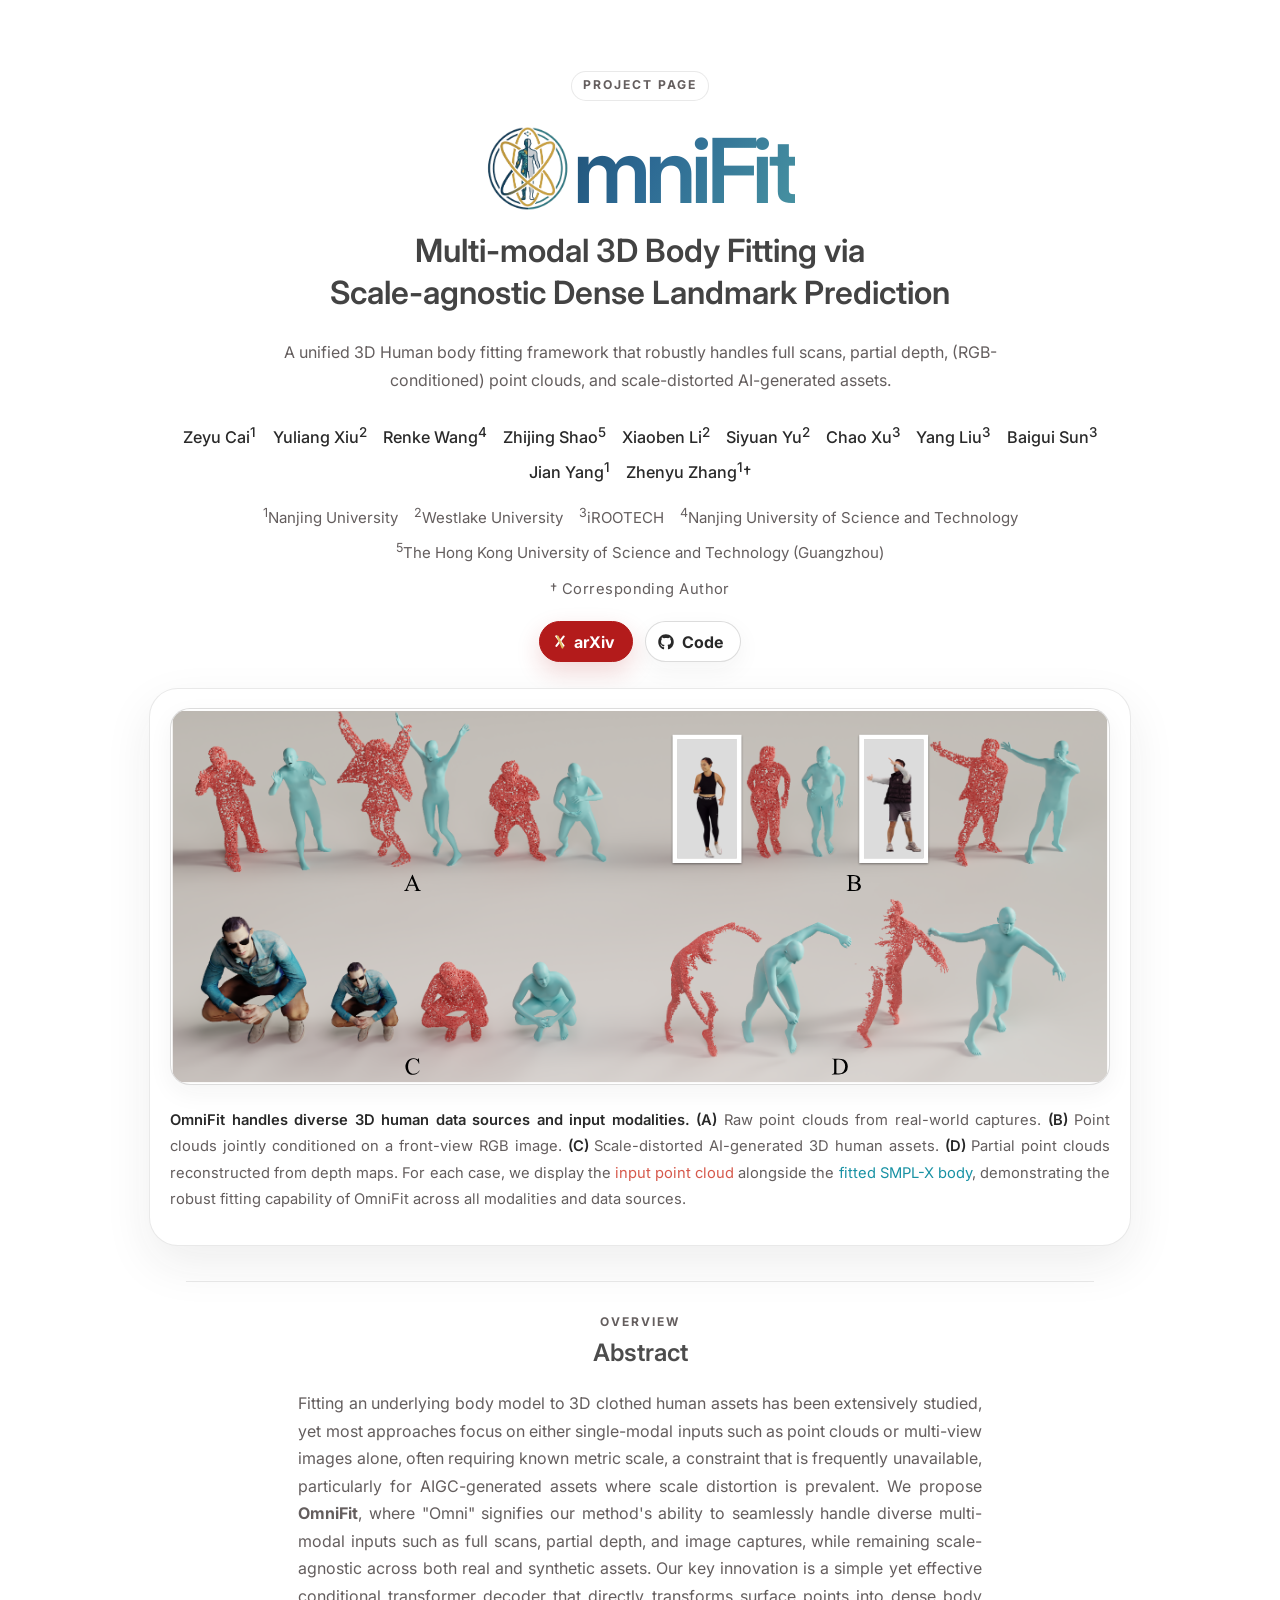
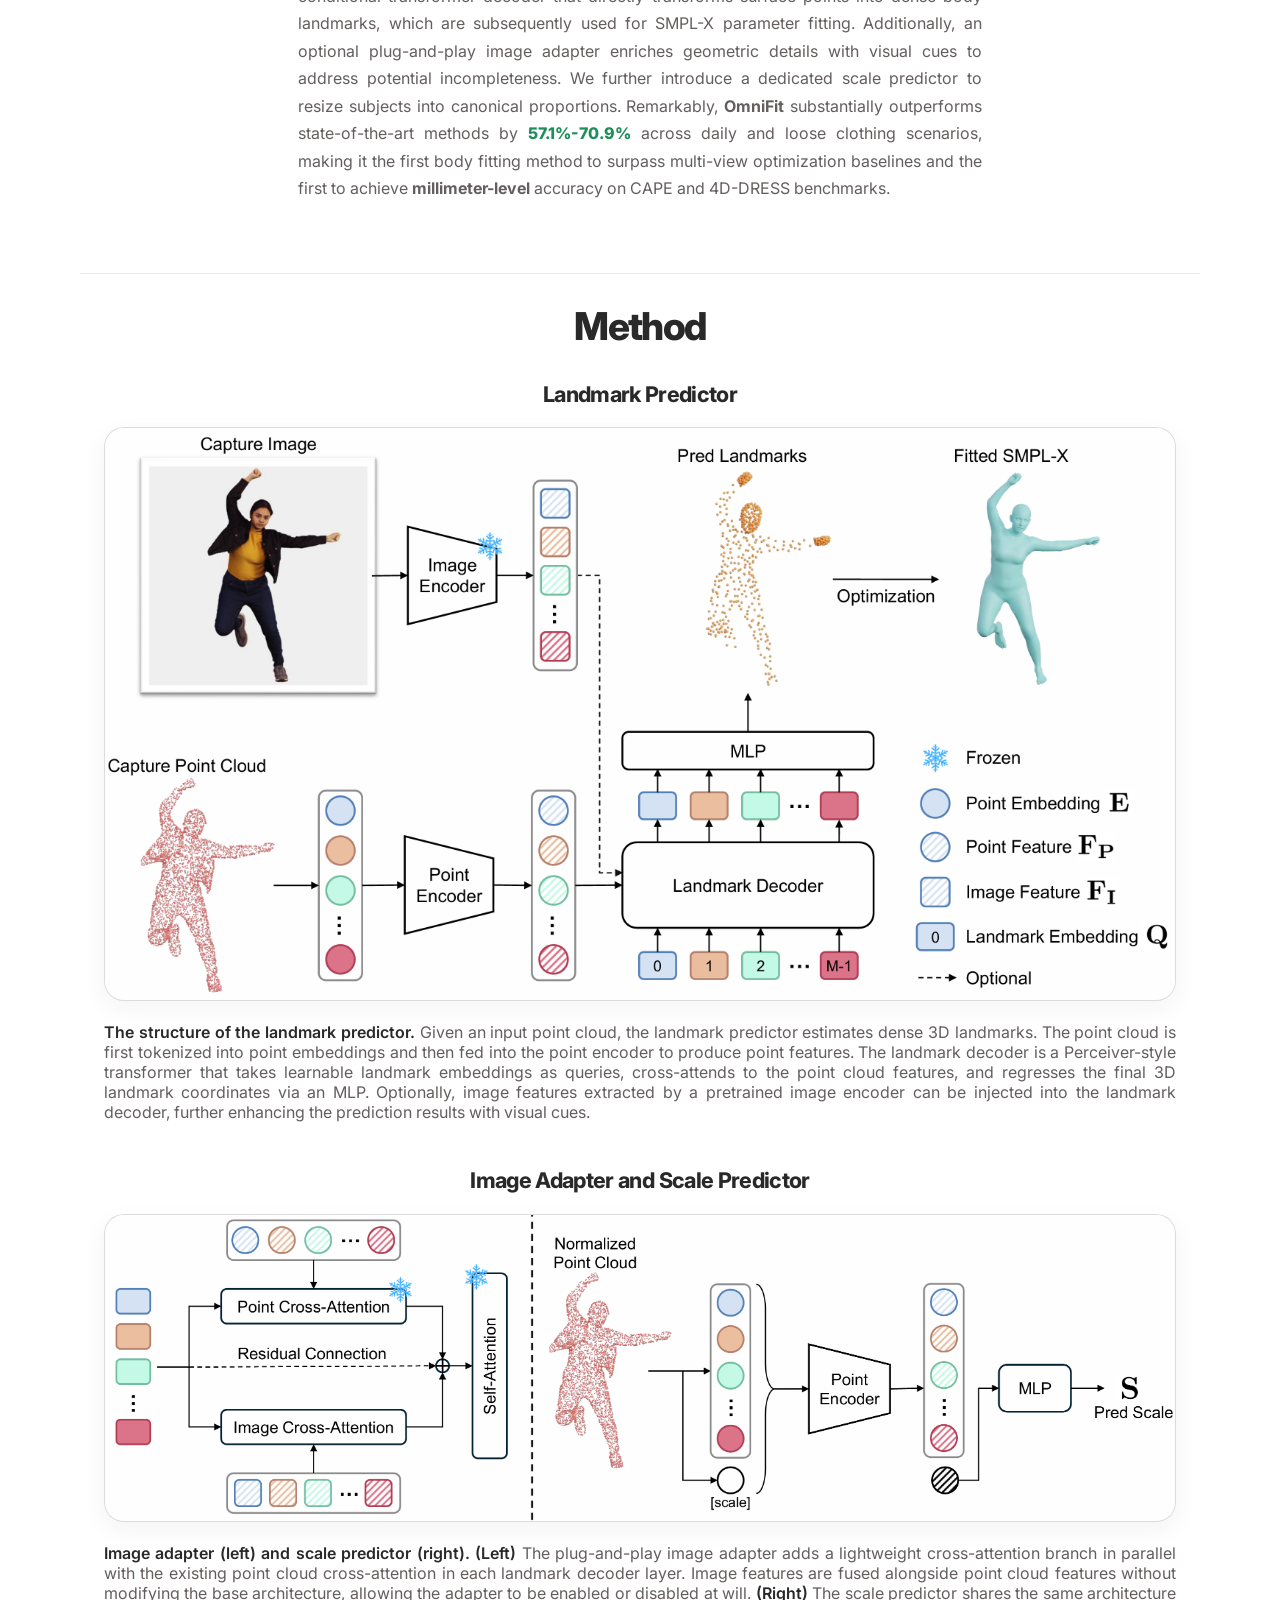
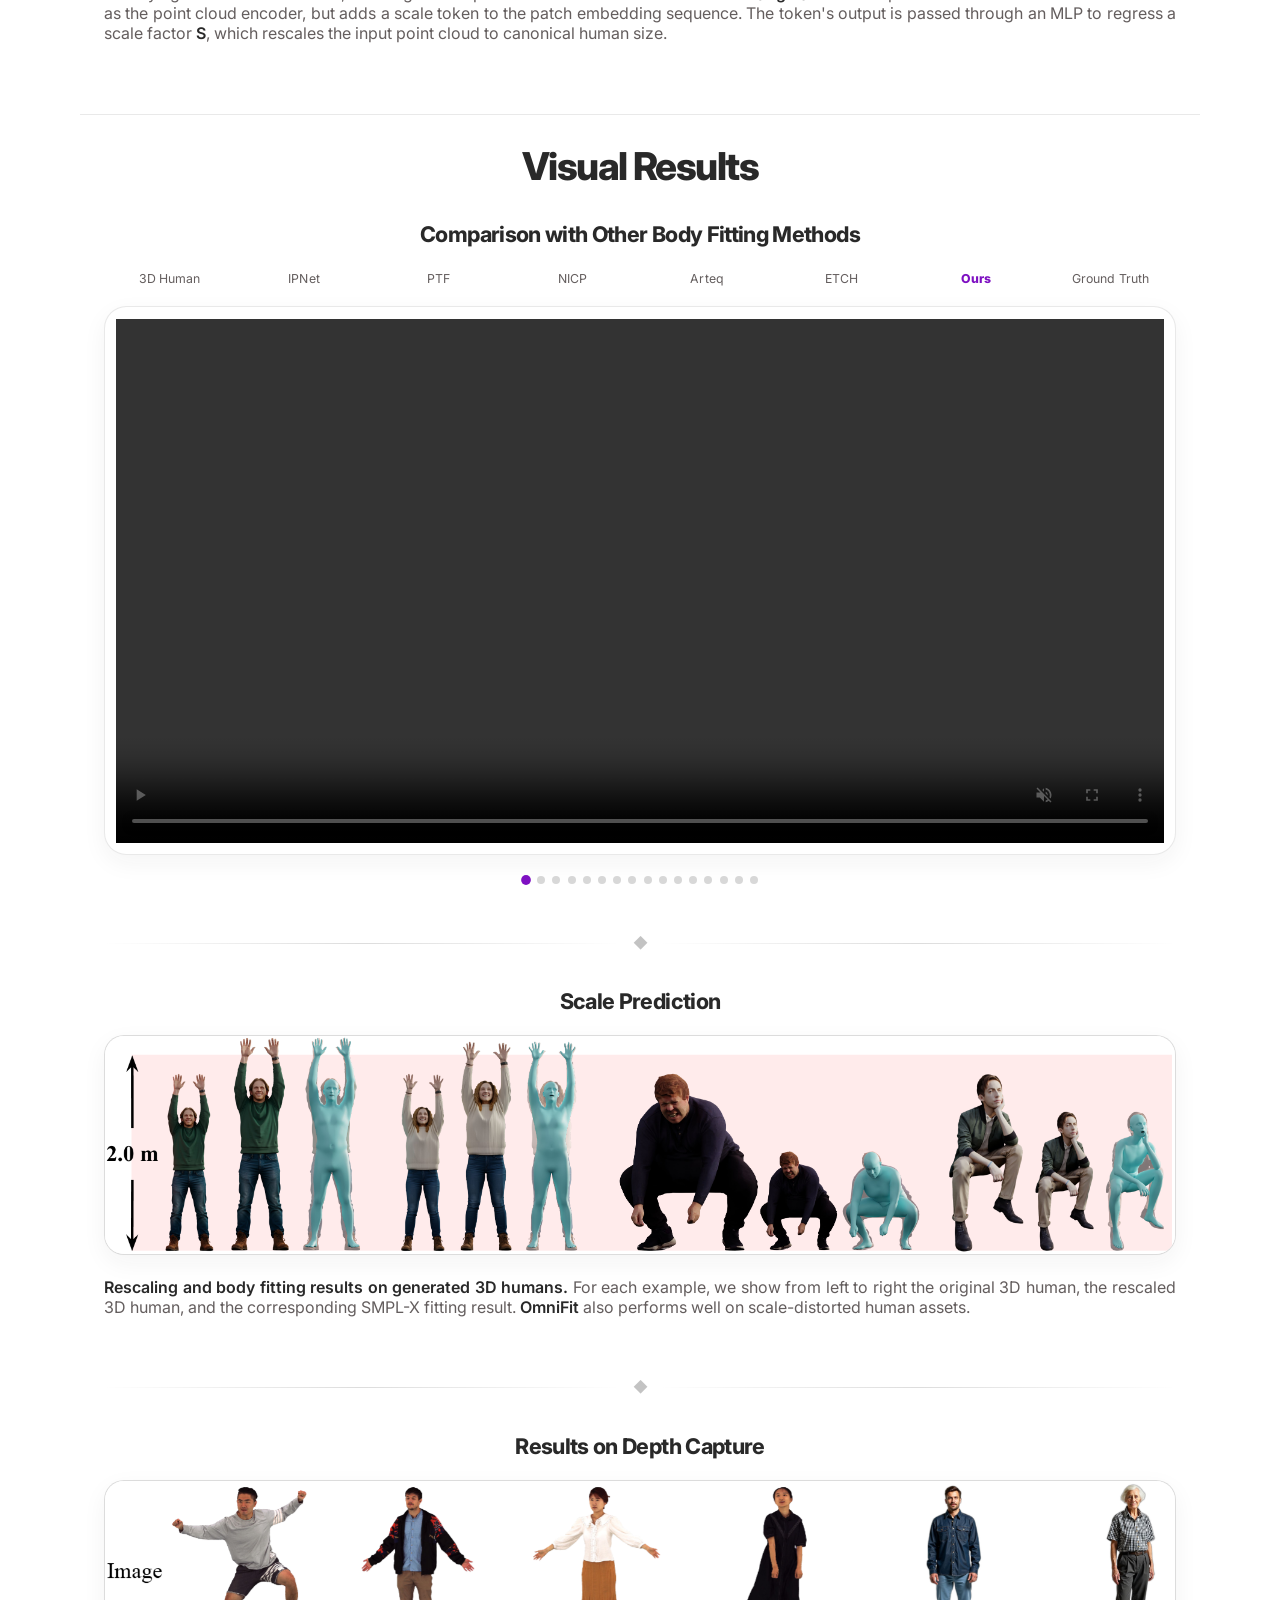
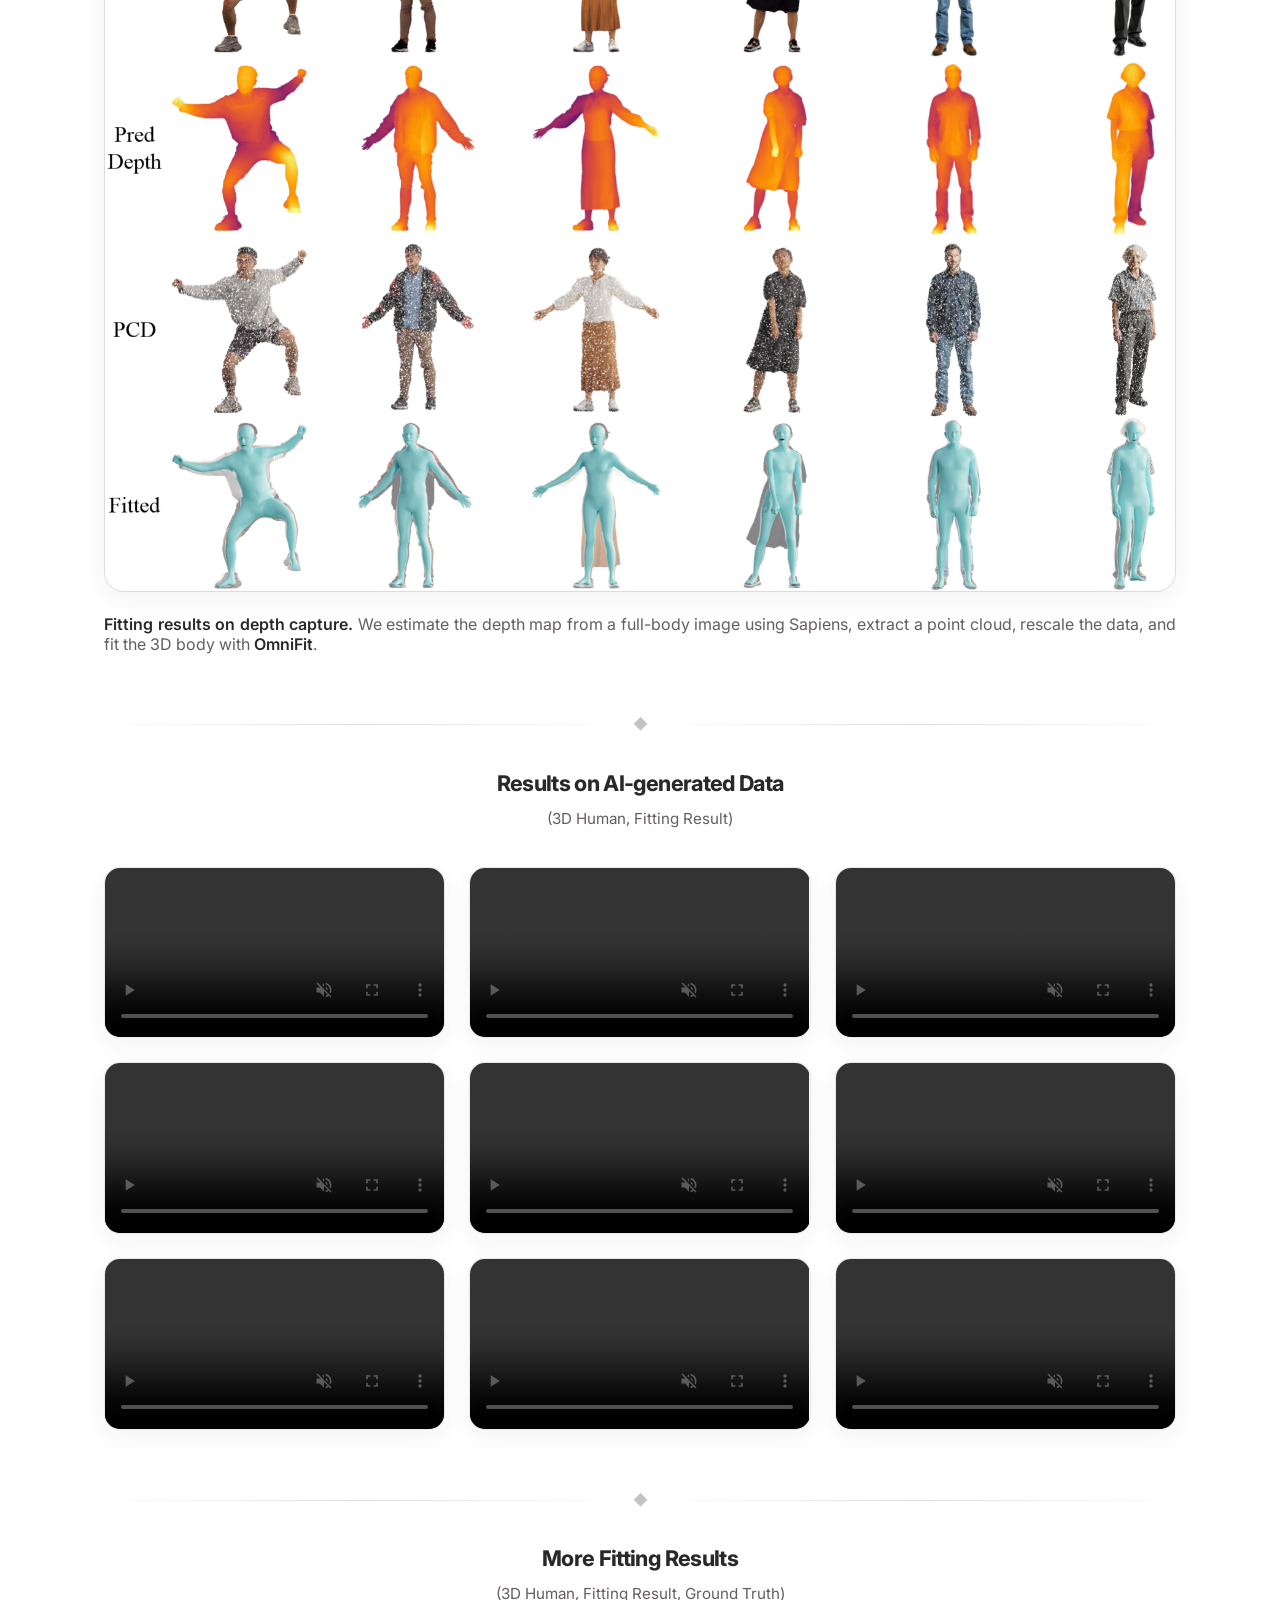
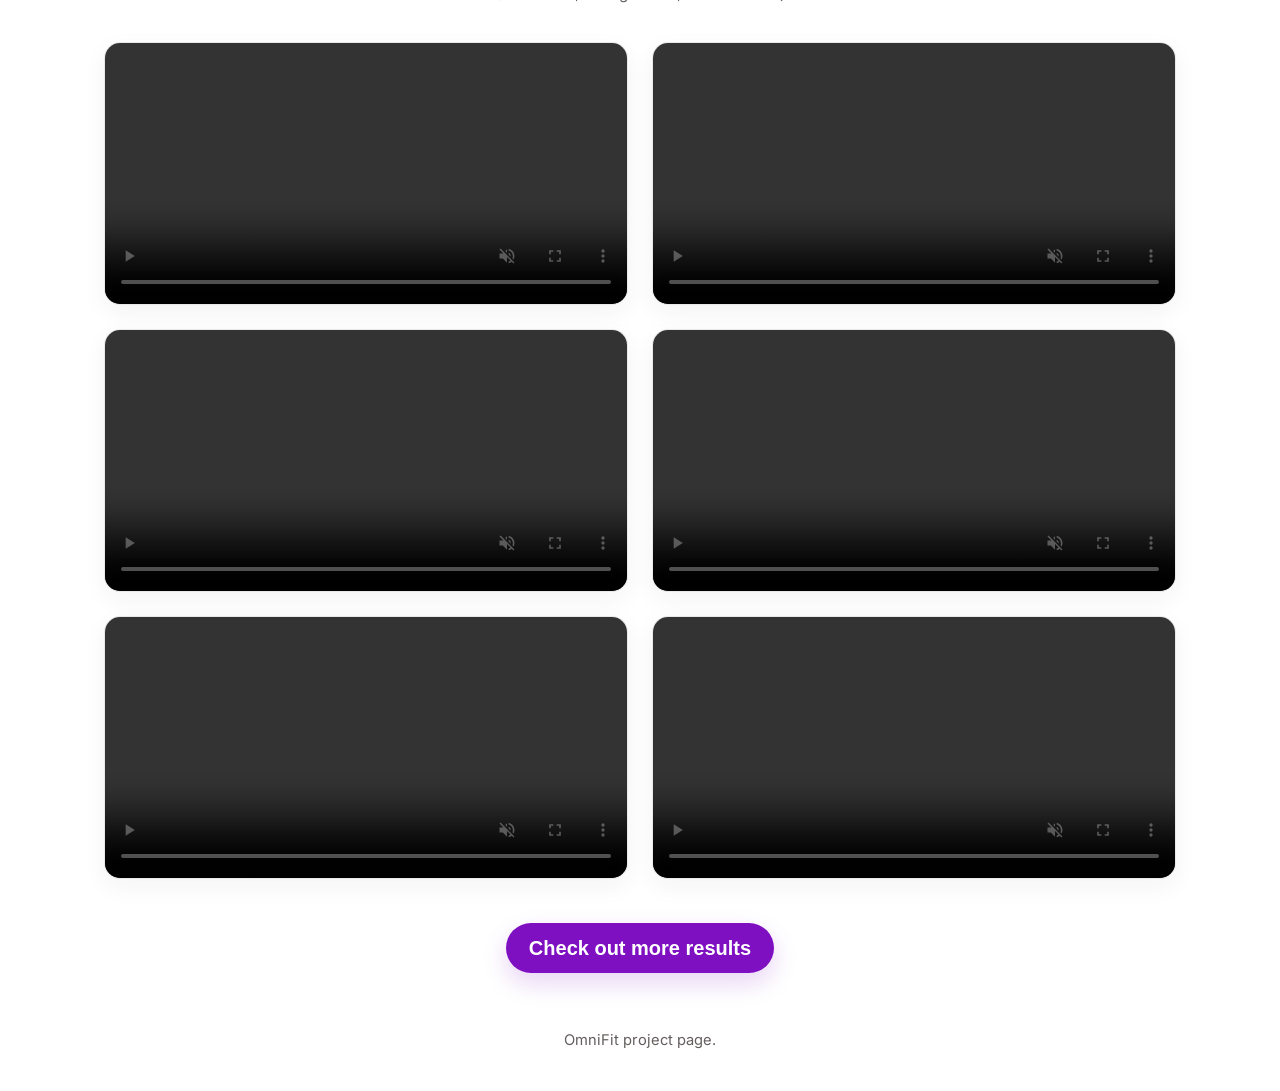
==== commit b1f9431d: "add OmniFit arxiv code" ====
--- a/OmniFit/index.html
+++ b/OmniFit/index.html
@@ -51,8 +51,8 @@
             <div class="publication-authors hero-authors">
               <span class="author-block"><a href="https://zcai0612.github.io/">Zeyu Cai<sup>1</sup></a></span>
               <span class="author-block"><a href="https://xiuyuliang.cn/">Yuliang Xiu<sup>2</sup></a></span>
-              <span class="author-block"><a href="https://scholar.google.com/citations?user=BZG8NcEAAAAJ&amp;hl=en">Renke Wang<sup>1</sup></a></span>
-              <span class="author-block"><a href="https://initialneil.github.io/">Zhijing Shao<sup>4</sup></a></span>
+              <span class="author-block"><a href="https://scholar.google.com/citations?user=BZG8NcEAAAAJ&amp;hl=en">Renke Wang<sup>4</sup></a></span>
+              <span class="author-block"><a href="https://initialneil.github.io/">Zhijing Shao<sup>5</sup></a></span>
               <span class="author-block"><a href="https://xiaobenli00.github.io/publications/">Xiaoben Li<sup>2</sup></a></span>
               <span class="author-block"><a href="https://ysysimon.com/">Siyuan Yu<sup>2</sup></a></span>
               <span class="author-block"><a href="https://scholar.google.cz/citations?user=zlq2S_0AAAAJ&amp;hl=zh-CN&amp;oi=sra">Chao Xu<sup>3</sup></a></span>
@@ -66,10 +66,22 @@
               <span><sup>1</sup>Nanjing University</span>
               <span><sup>2</sup>Westlake University</span>
               <span><sup>3</sup>iROOTECH</span>
-              <span><sup>4</sup>The Hong Kong University of Science and Technology (Guangzhou)</span>
+              <span><sup>4</sup>Nanjing University of Science and Technology</span>
+              <span><sup>5</sup>The Hong Kong University of Science and Technology (Guangzhou)</span>
             </div>
 
             <p class="correspondence-line">&dagger; Corresponding Author</p>
+
+            <div class="publication-links">
+              <a class="button publication-link-button arxiv-button" href="https://arxiv.org/abs/2604.21575" target="_blank" rel="noopener">
+                <span class="icon arxiv-icon" aria-hidden="true"><span class="arxiv-mark"></span></span>
+                <span>arXiv</span>
+              </a>
+              <a class="button publication-link-button" href="https://github.com/zcai0612/OmniFit" target="_blank" rel="noopener">
+                <span class="icon"><i class="fab fa-github"></i></span>
+                <span>Code</span>
+              </a>
+            </div>
           </div>
         </div>
       </div>
--- a/OmniFit/static/css/index.css
+++ b/OmniFit/static/css/index.css
@@ -189,6 +189,90 @@
   color: var(--muted);
   font-size: 0.92rem;
   letter-spacing: 0.03em;
+}
+
+.publication-links {
+  display: flex;
+  flex-wrap: wrap;
+  justify-content: center;
+  gap: 0.75rem;
+  margin-top: 1.15rem;
+}
+
+.publication-link-button {
+  min-height: 2.6rem;
+  padding: 0 1.05rem;
+  border: 1px solid var(--border-strong);
+  border-radius: 999px;
+  background: #ffffff;
+  color: var(--text);
+  font-weight: 700;
+  box-shadow: var(--shadow-soft);
+}
+
+.publication-link-button:hover {
+  border-color: rgba(126, 16, 194, 0.3);
+  color: var(--accent);
+}
+
+.publication-link-button.arxiv-button {
+  border-color: #b31b1b;
+  background: #b31b1b;
+  color: #ffffff;
+  box-shadow: 0 10px 24px rgba(179, 27, 27, 0.18);
+}
+
+.publication-link-button.arxiv-button:hover {
+  border-color: #941414;
+  background: #941414;
+  color: #ffffff;
+  transform: translateY(-1px);
+  box-shadow: 0 12px 28px rgba(179, 27, 27, 0.24);
+}
+
+.arxiv-icon {
+  position: relative;
+  width: 1.1rem;
+  height: 1.1rem;
+  margin-right: 0.15rem !important;
+}
+
+.arxiv-mark {
+  position: relative;
+  display: inline-block;
+  width: 1rem;
+  height: 1rem;
+}
+
+.arxiv-mark::before,
+.arxiv-mark::after {
+  content: "";
+  position: absolute;
+  left: 0.45rem;
+  top: 0.05rem;
+  width: 0.1rem;
+  height: 0.9rem;
+  border-radius: 999px;
+  background: #ffffff;
+  transform-origin: center;
+}
+
+.arxiv-mark::before {
+  transform: rotate(38deg);
+}
+
+.arxiv-mark::after {
+  transform: rotate(-38deg);
+}
+
+.arxiv-icon::after {
+  content: "";
+  position: absolute;
+  width: 0.13rem;
+  height: 0.85rem;
+  border-radius: 999px;
+  background: #e0bd63;
+  transform: rotate(-24deg);
 }
 
 .teaser .hero-body {
@@ -475,7 +559,8 @@
   .hero-summary,
   .hero-authors,
   .affiliation-list,
-  .correspondence-line {
+  .correspondence-line,
+  .publication-links {
     max-width: 100%;
   }
 
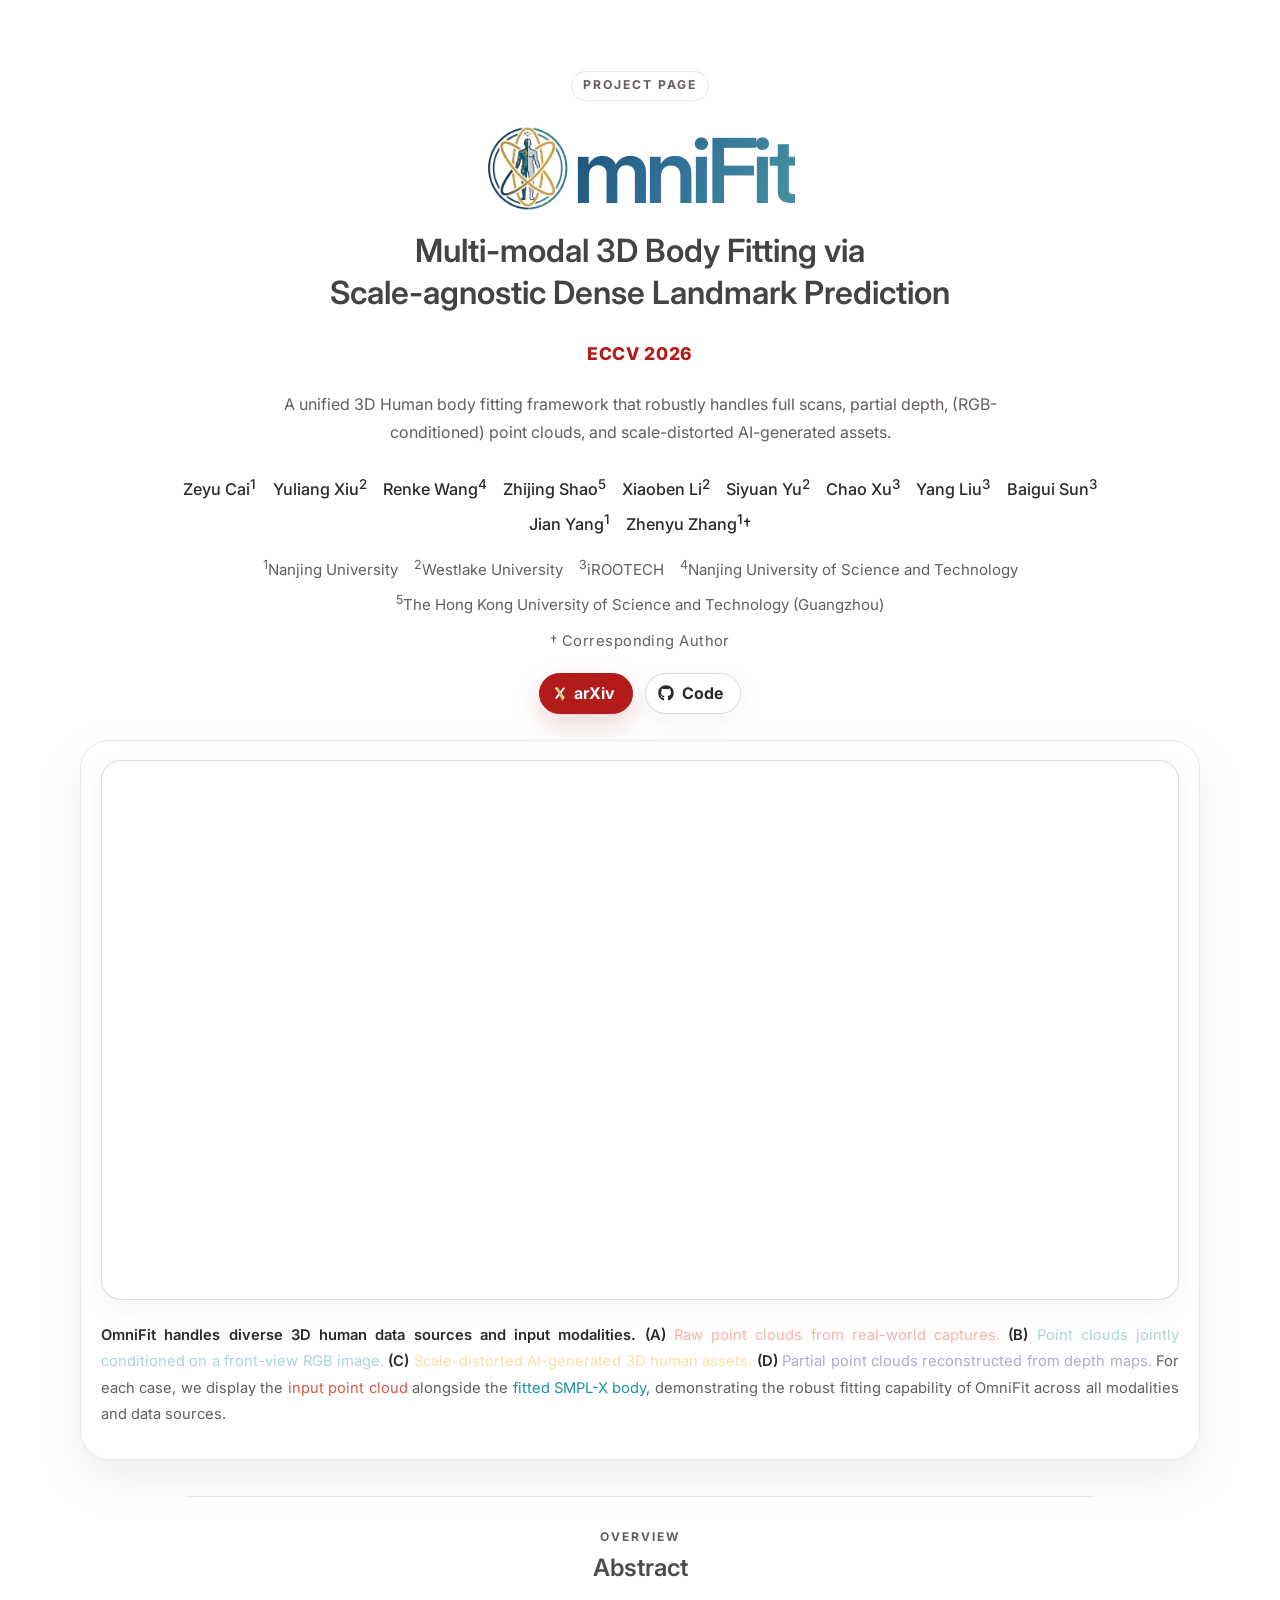
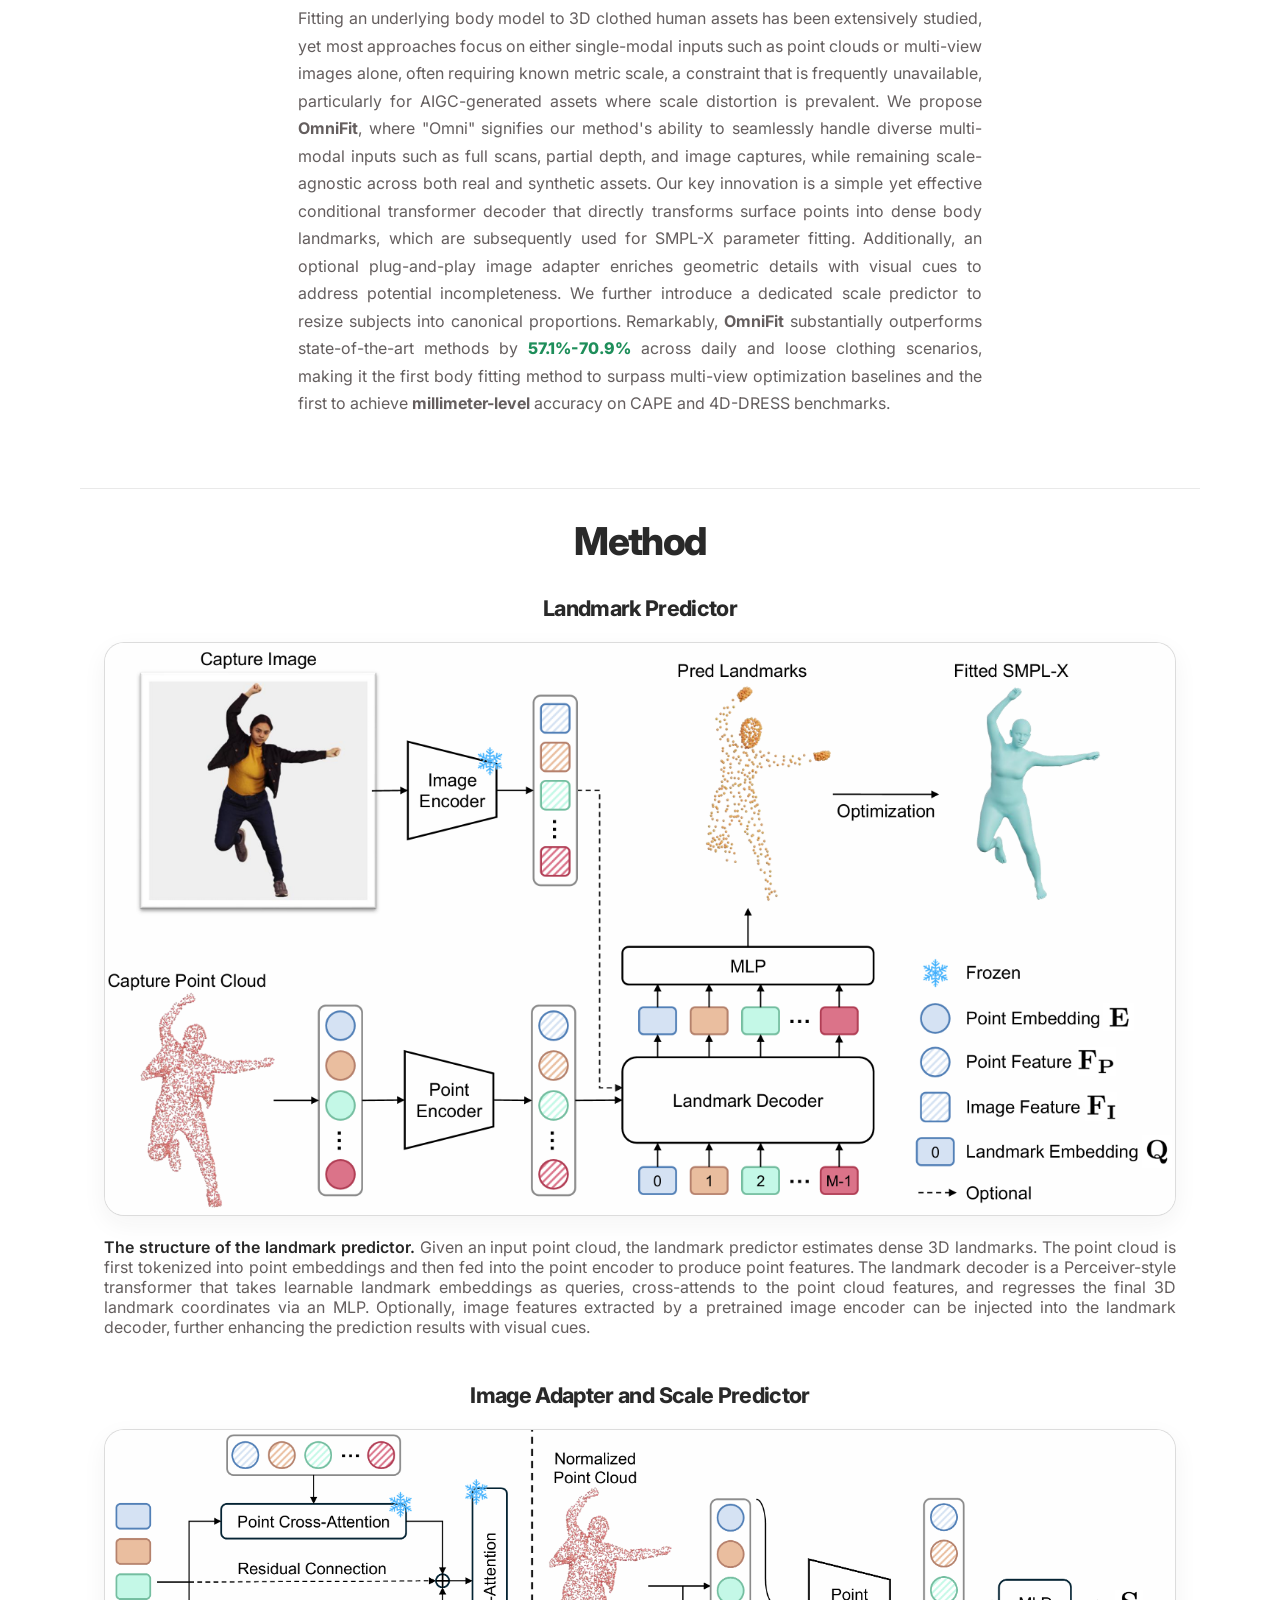
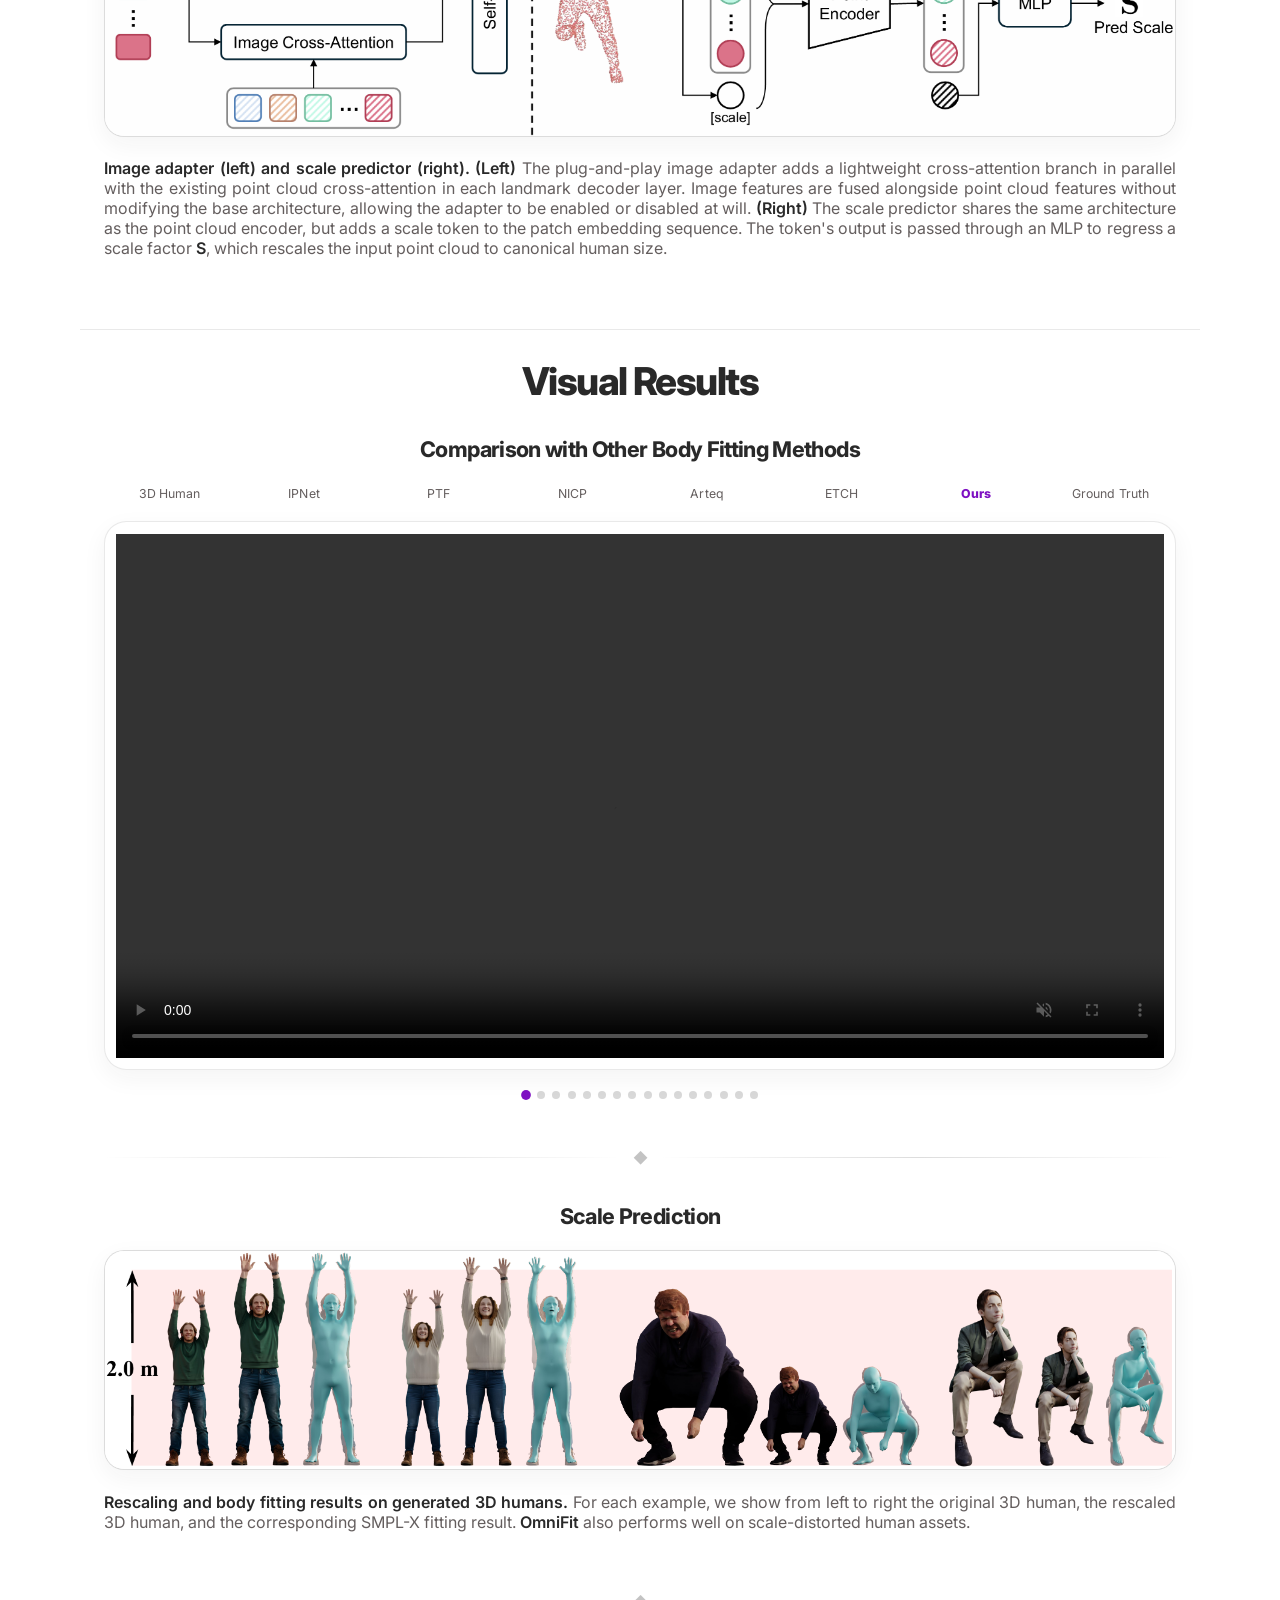
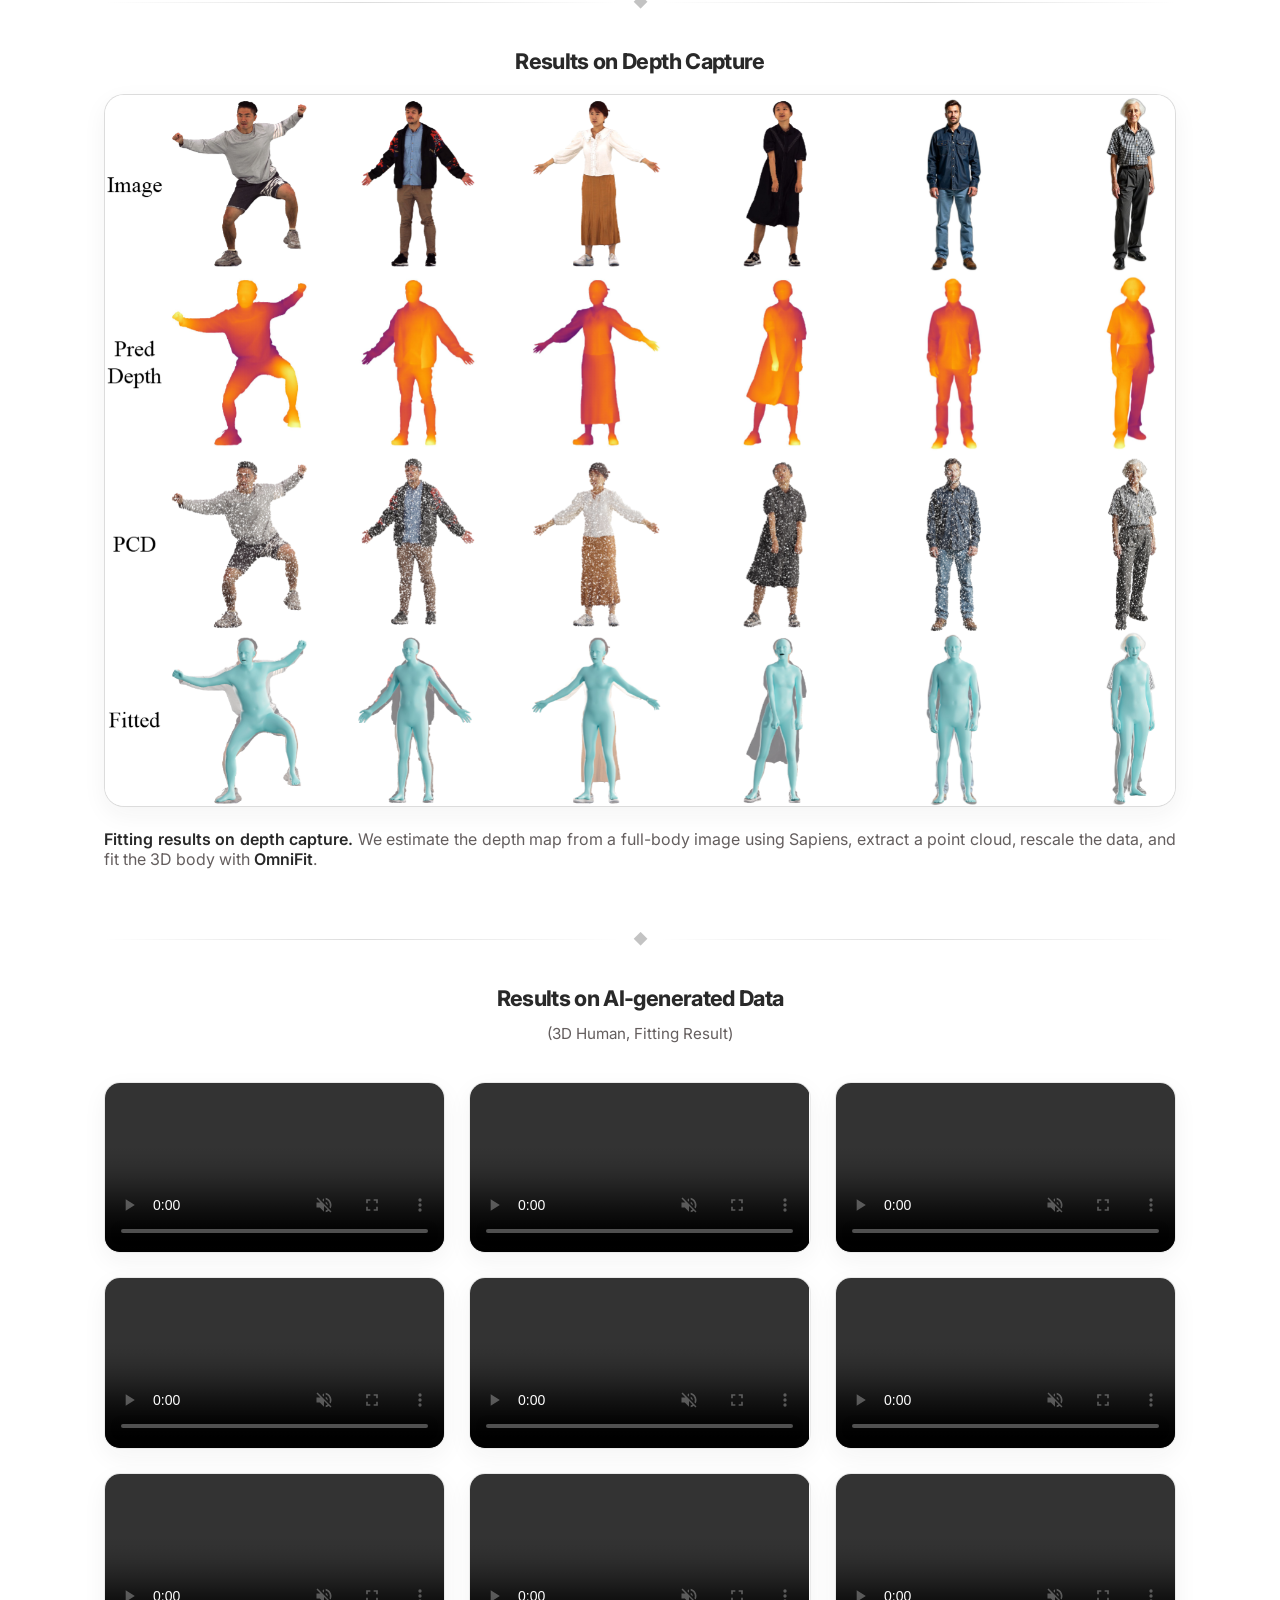
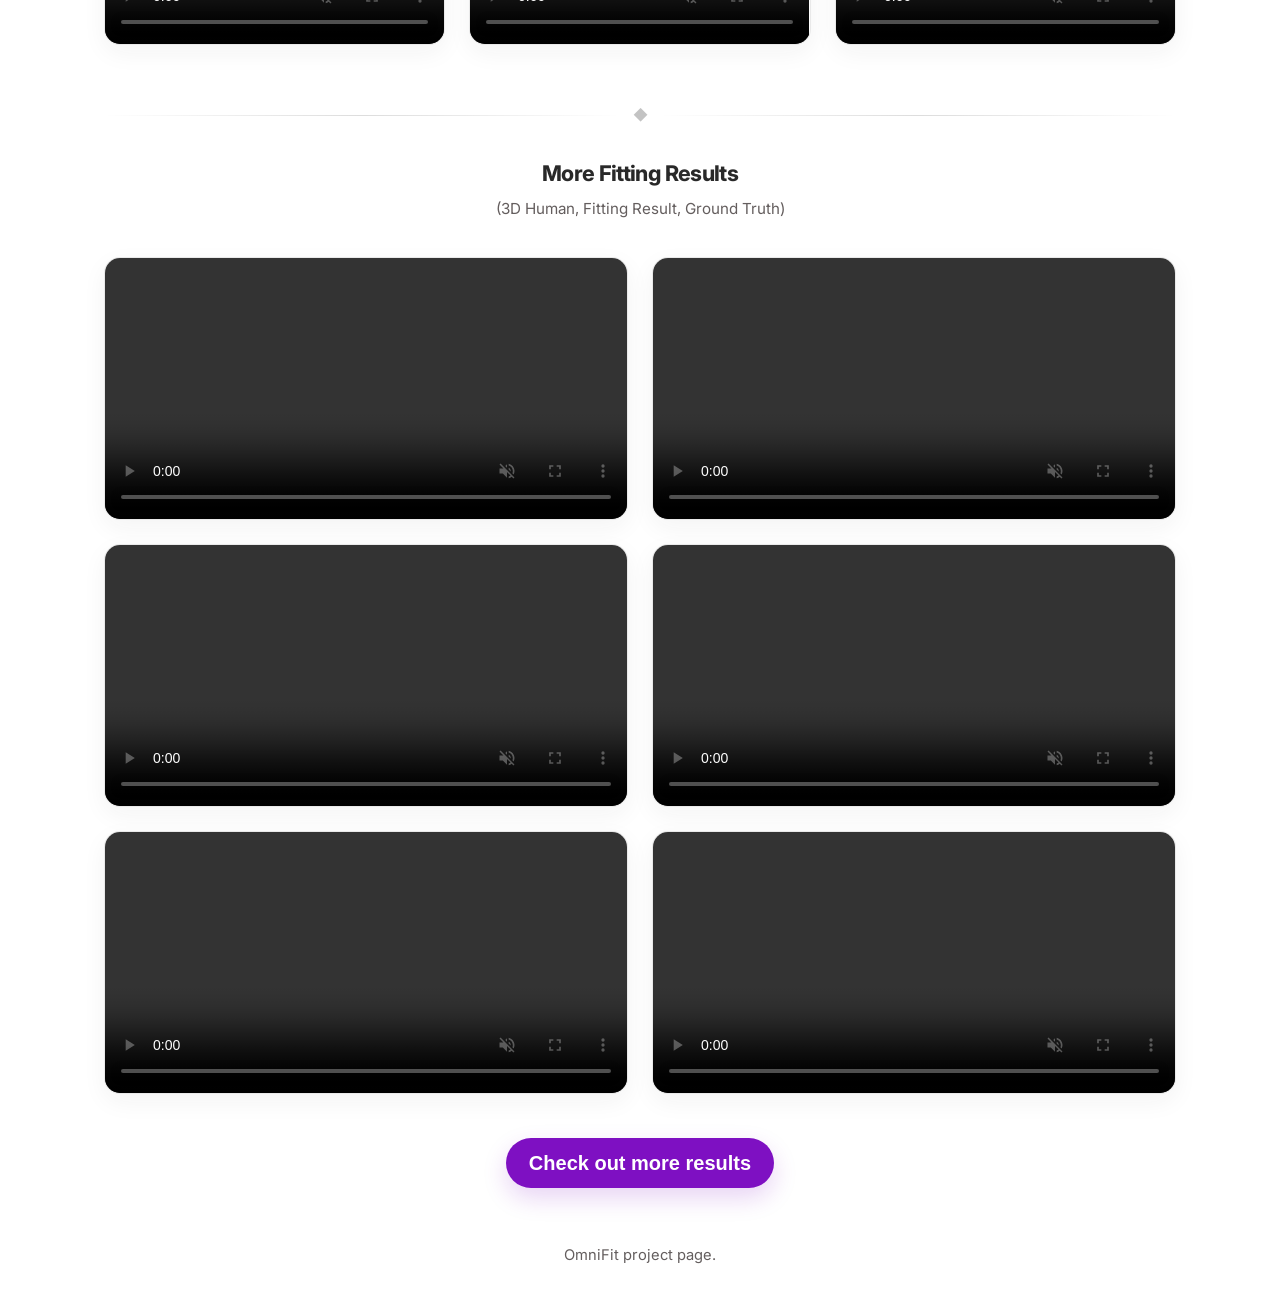
==== commit 867b68f4: "OmniFit ECCV" ====
--- a/OmniFit/index.html
+++ b/OmniFit/index.html
@@ -43,6 +43,7 @@
               </span><br>
               <span class="hero-subtitle">Multi-modal 3D Body Fitting via<br>Scale-agnostic Dense Landmark Prediction</span>
             </h1>
+            <p class="hero-venue">ECCV 2026</p>
             <p class="hero-summary">
               A unified 3D Human body fitting framework that robustly handles full scans, partial depth, (RGB-conditioned) point clouds,
               and scale-distorted AI-generated assets.
@@ -92,16 +93,18 @@
     <div class="container is-max-desktop">
       <div class="hero-body section-frame">
         <div class="figure-card">
-          <img src="static/images/OmniFit_teaser_wide.svg" alt="Project teaser image" width="100%">
+          <video autoplay muted loop playsinline preload="metadata" width="100%" aria-label="Project teaser video">
+            <source src="static/videos/teaser.mp4" type="video/mp4">
+          </video>
         </div>
 
         <h2 class="subtitle has-text-justified is-6">
           <p>
             <strong>OmniFit handles diverse 3D human data sources and input modalities.</strong>
-            <strong>(A)</strong> Raw point clouds from real-world captures.
-            <strong>(B)</strong> Point clouds jointly conditioned on a front-view RGB image.
-            <strong>(C)</strong> Scale-distorted AI-generated 3D human assets.
-            <strong>(D)</strong> Partial point clouds reconstructed from depth maps.
+            <span class="caption-source caption-source-a"><strong>(A)</strong> Raw point clouds from real-world captures.</span>
+            <span class="caption-source caption-source-b"><strong>(B)</strong> Point clouds jointly conditioned on a front-view RGB image.</span>
+            <span class="caption-source caption-source-c"><strong>(C)</strong> Scale-distorted AI-generated 3D human assets.</span>
+            <span class="caption-source caption-source-d"><strong>(D)</strong> Partial point clouds reconstructed from depth maps.</span>
             For each case, we display the <span class="input-highlight">input point cloud</span> alongside the
             <span class="fit-highlight">fitted SMPL-X body</span>, demonstrating the robust fitting capability of
             OmniFit across all modalities and data sources.
--- a/OmniFit/static/css/index.css
+++ b/OmniFit/static/css/index.css
@@ -138,6 +138,14 @@
   color: rgba(41, 41, 41, 0.88);
 }
 
+.hero-venue {
+  margin: 0.85rem auto 0;
+  color: #b31b1b;
+  font-size: 1.1rem;
+  font-weight: 800;
+  letter-spacing: 0.04em;
+}
+
 .hero-summary {
   max-width: 760px;
   margin: 1.35rem auto 1.55rem;
@@ -311,11 +319,27 @@
 }
 
 .teaser .subtitle {
-  max-width: 940px;
+  max-width: 100%;
   margin: 1.5rem auto 0;
   color: var(--muted);
   font-size: 0.92rem;
   line-height: 1.8;
+}
+
+.caption-source-a {
+  color: #FFAFA3;
+}
+
+.caption-source-b {
+  color: #AAD5D8;
+}
+
+.caption-source-c {
+  color: #F8E0A3;
+}
+
+.caption-source-d {
+  color: #b3aac9;
 }
 
 .input-highlight {
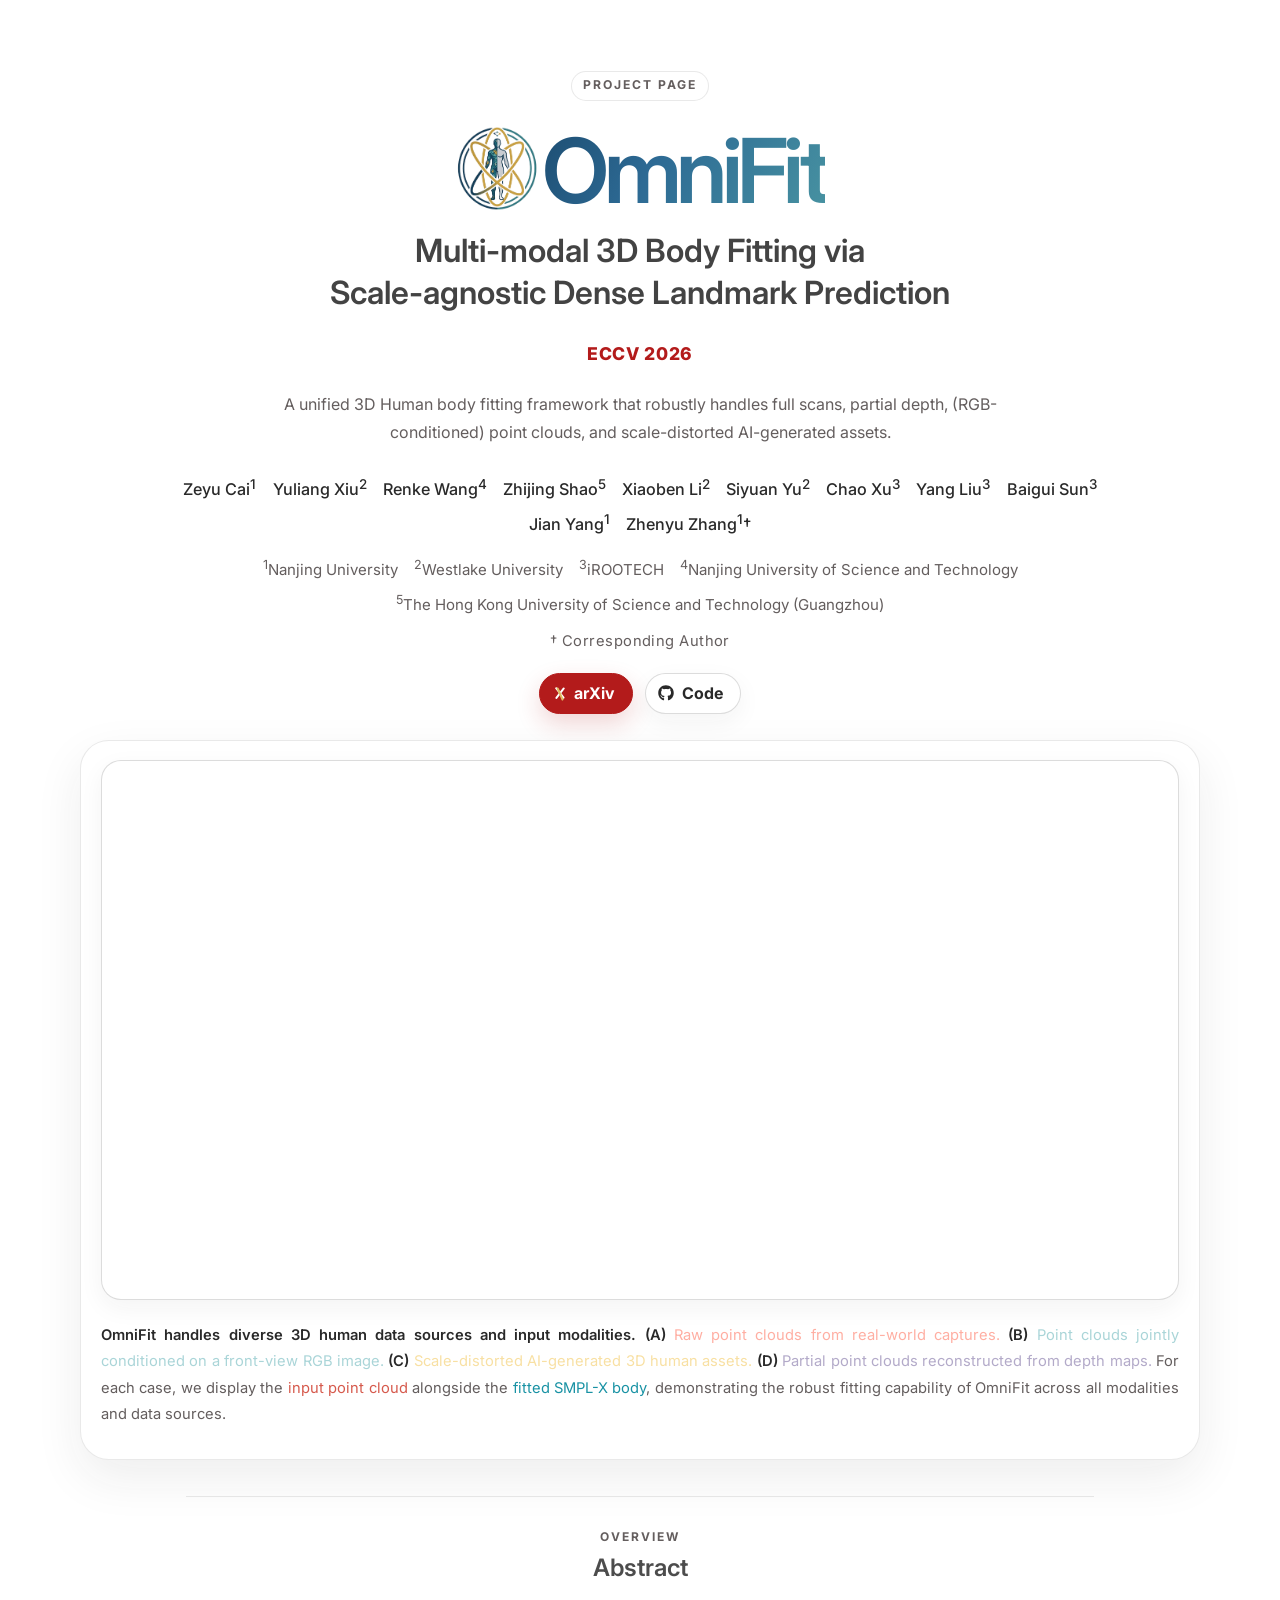
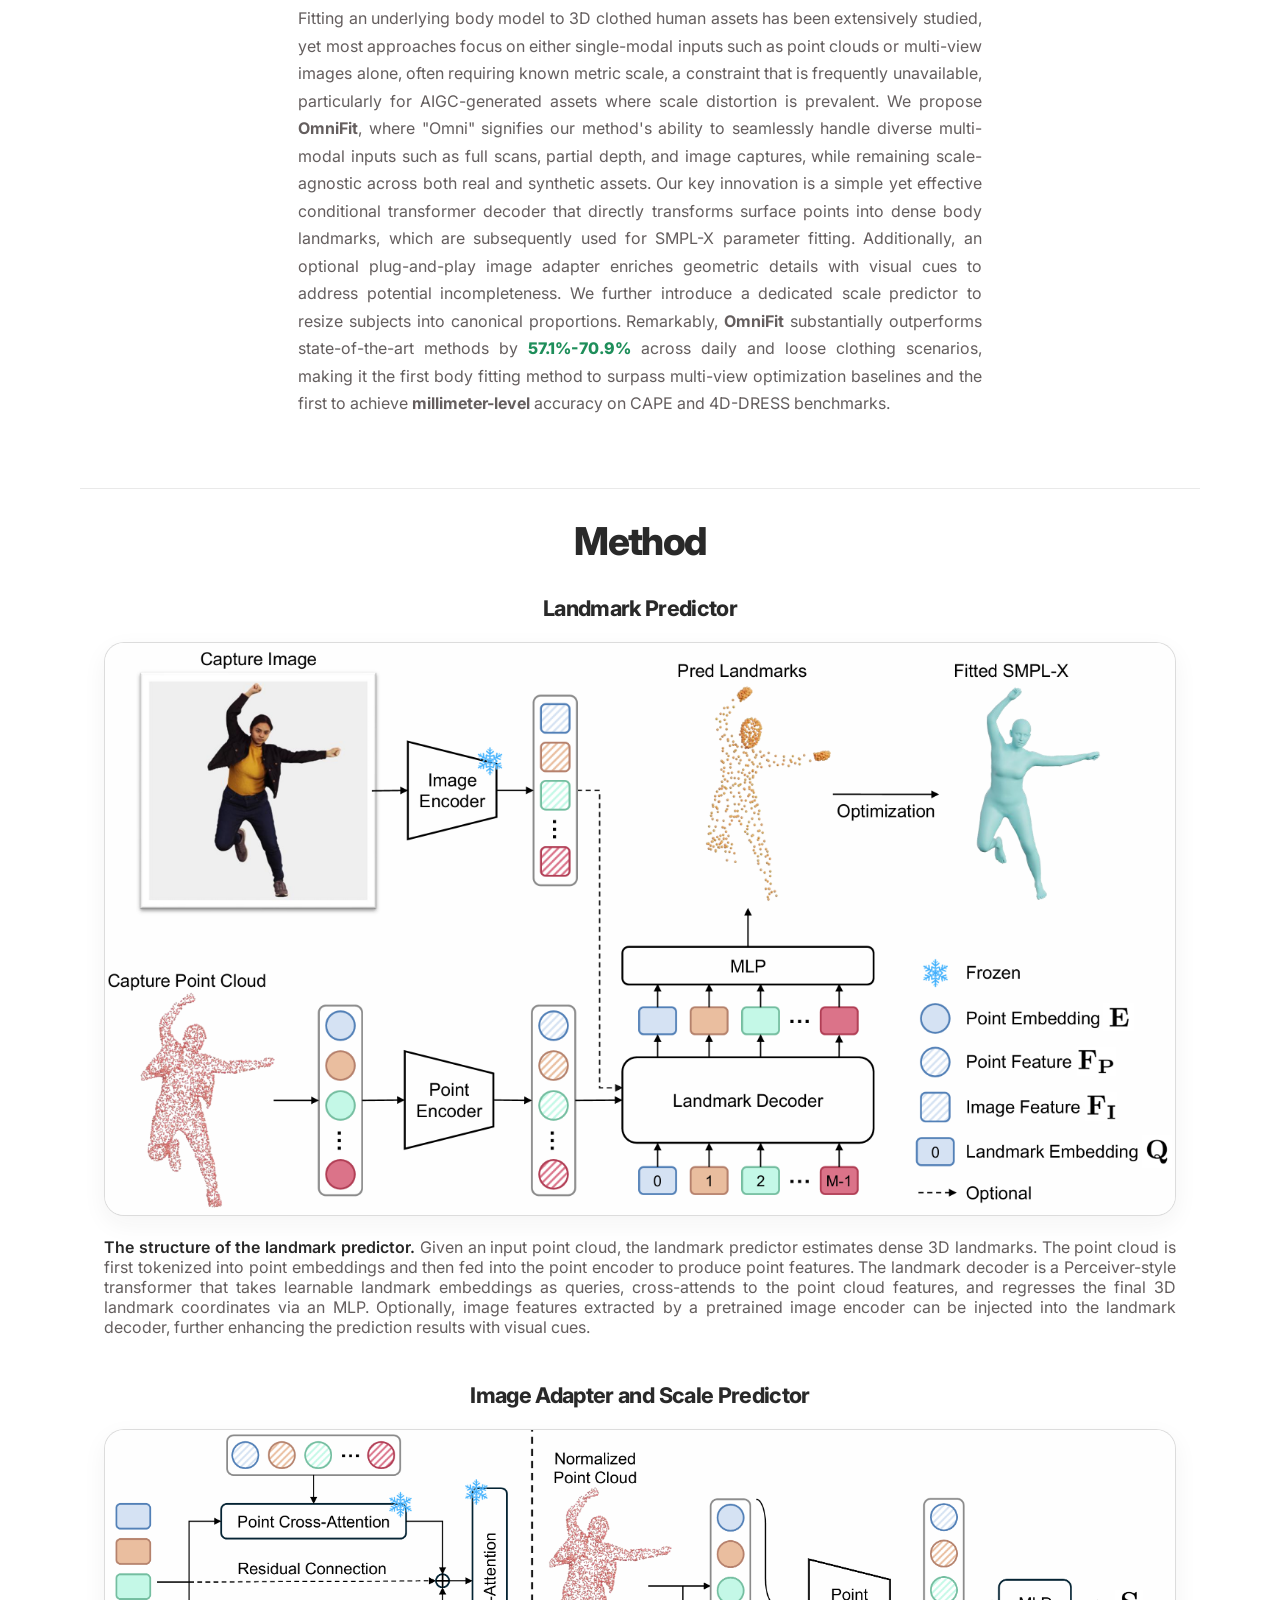
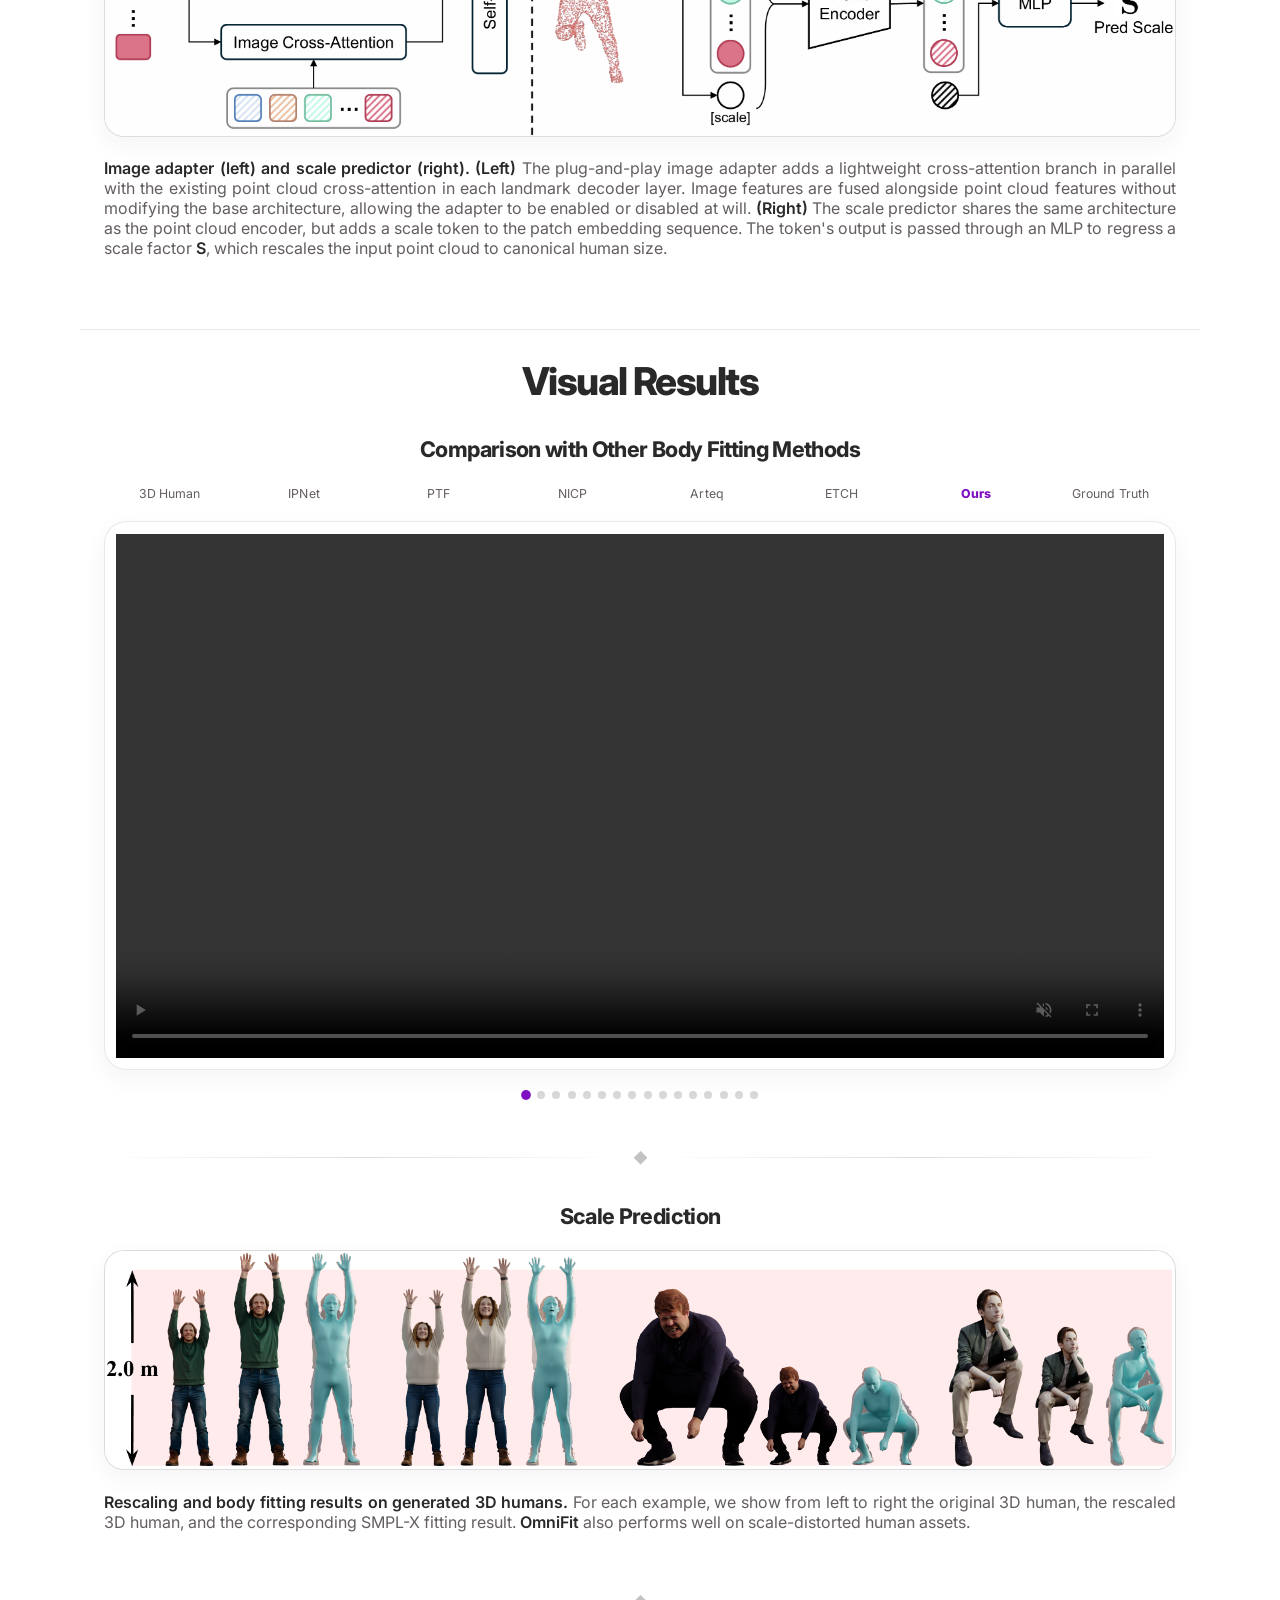
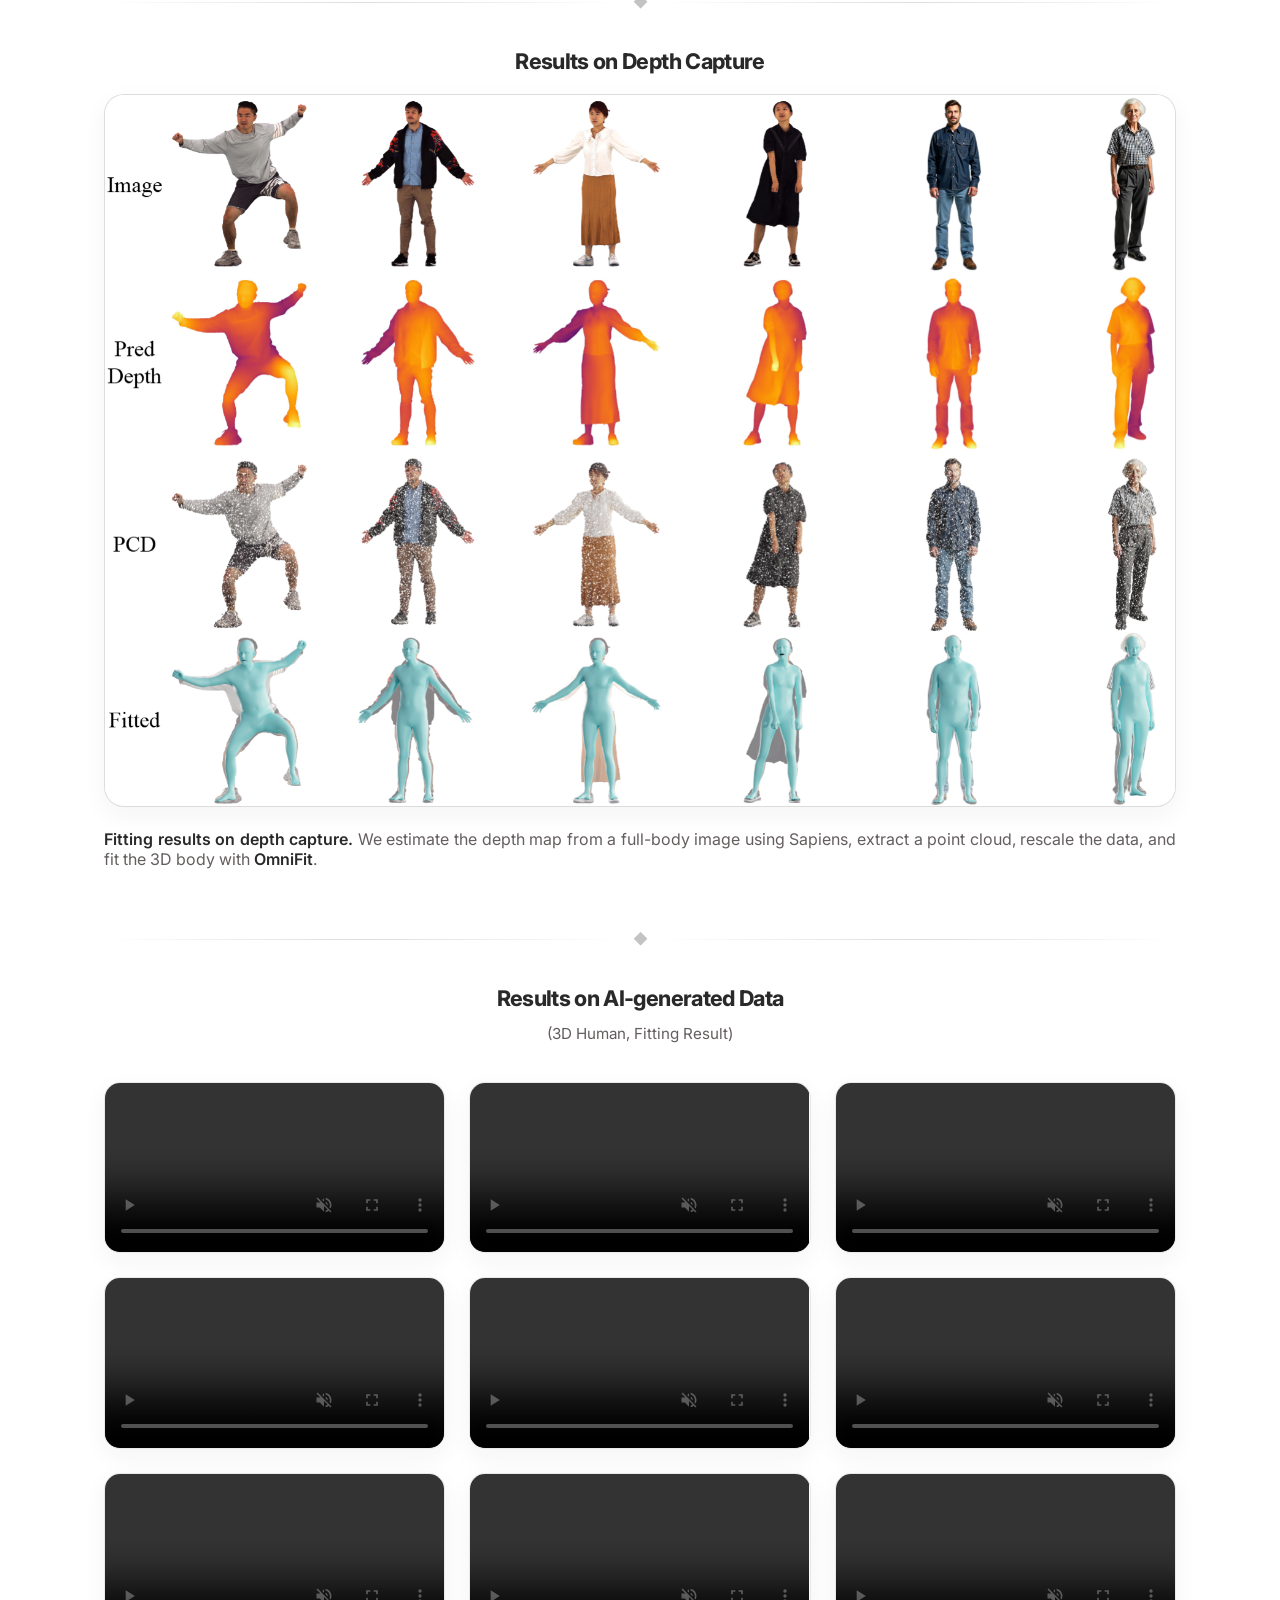
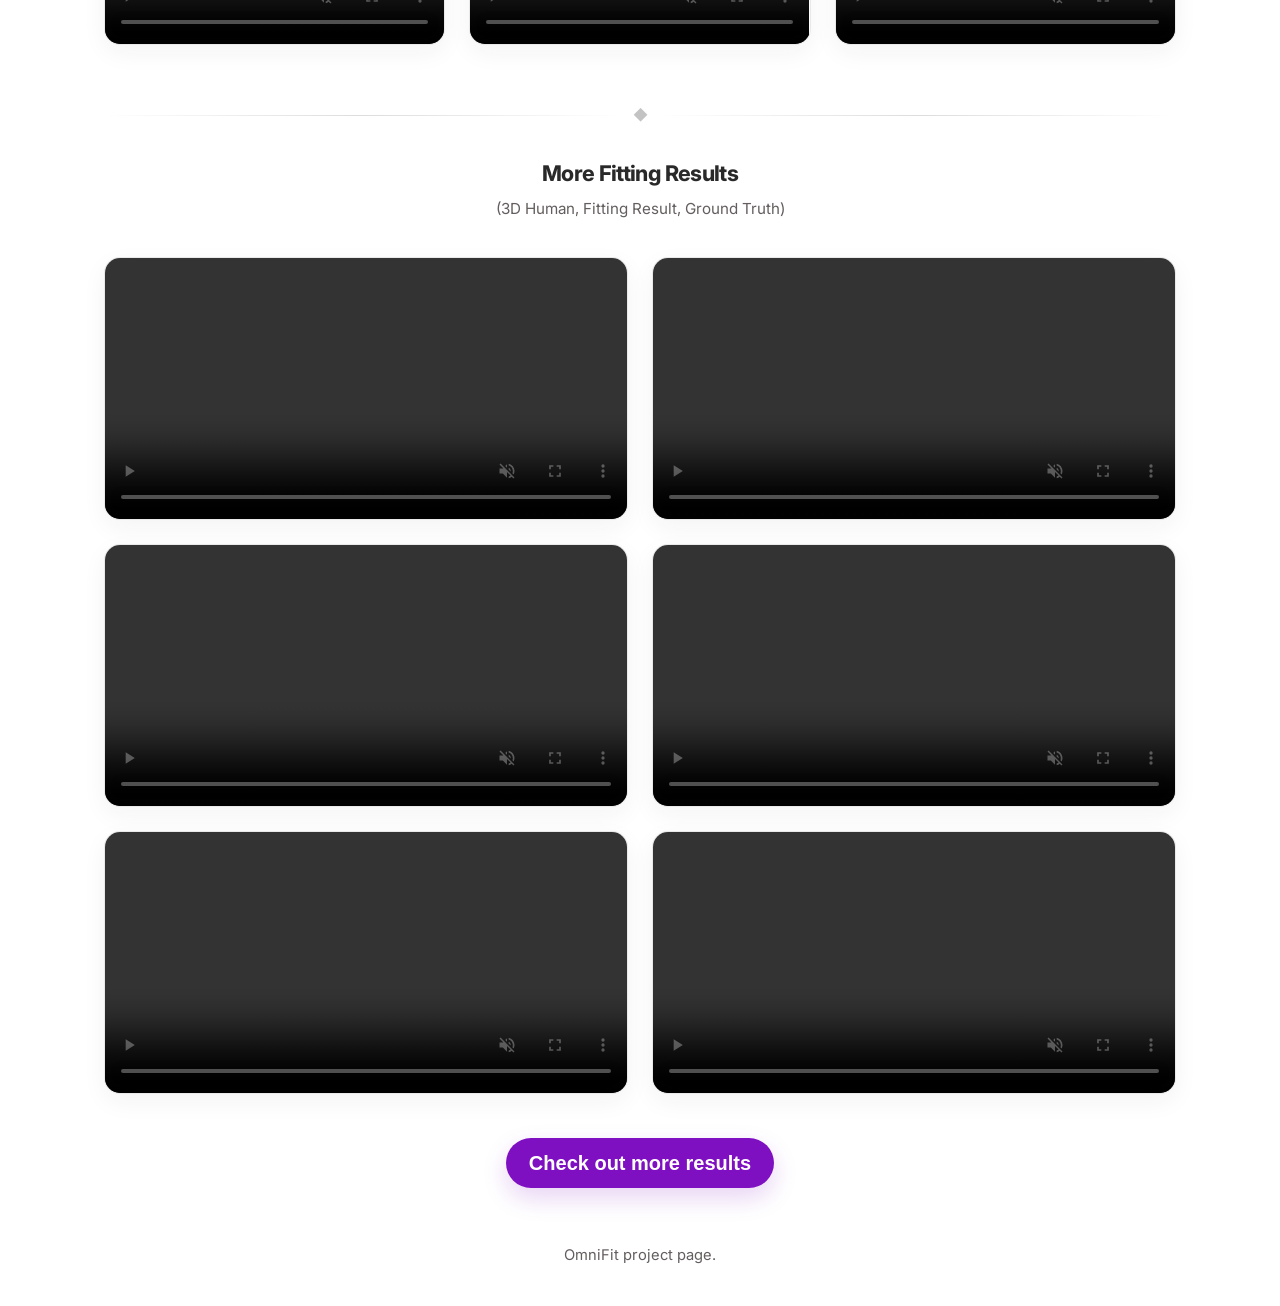
==== commit e89cca65: "omnifit" ====
--- a/OmniFit/index.html
+++ b/OmniFit/index.html
@@ -39,7 +39,7 @@
               <span class="hero-brand">
                 <span class="hero-brand-o-wrap">
                   <img class="hero-brand-o-image" src="static/images/OmniFit-Logo.png" alt="O logo">
-                </span>mniFit
+                </span>OmniFit
               </span><br>
               <span class="hero-subtitle">Multi-modal 3D Body Fitting via<br>Scale-agnostic Dense Landmark Prediction</span>
             </h1>
